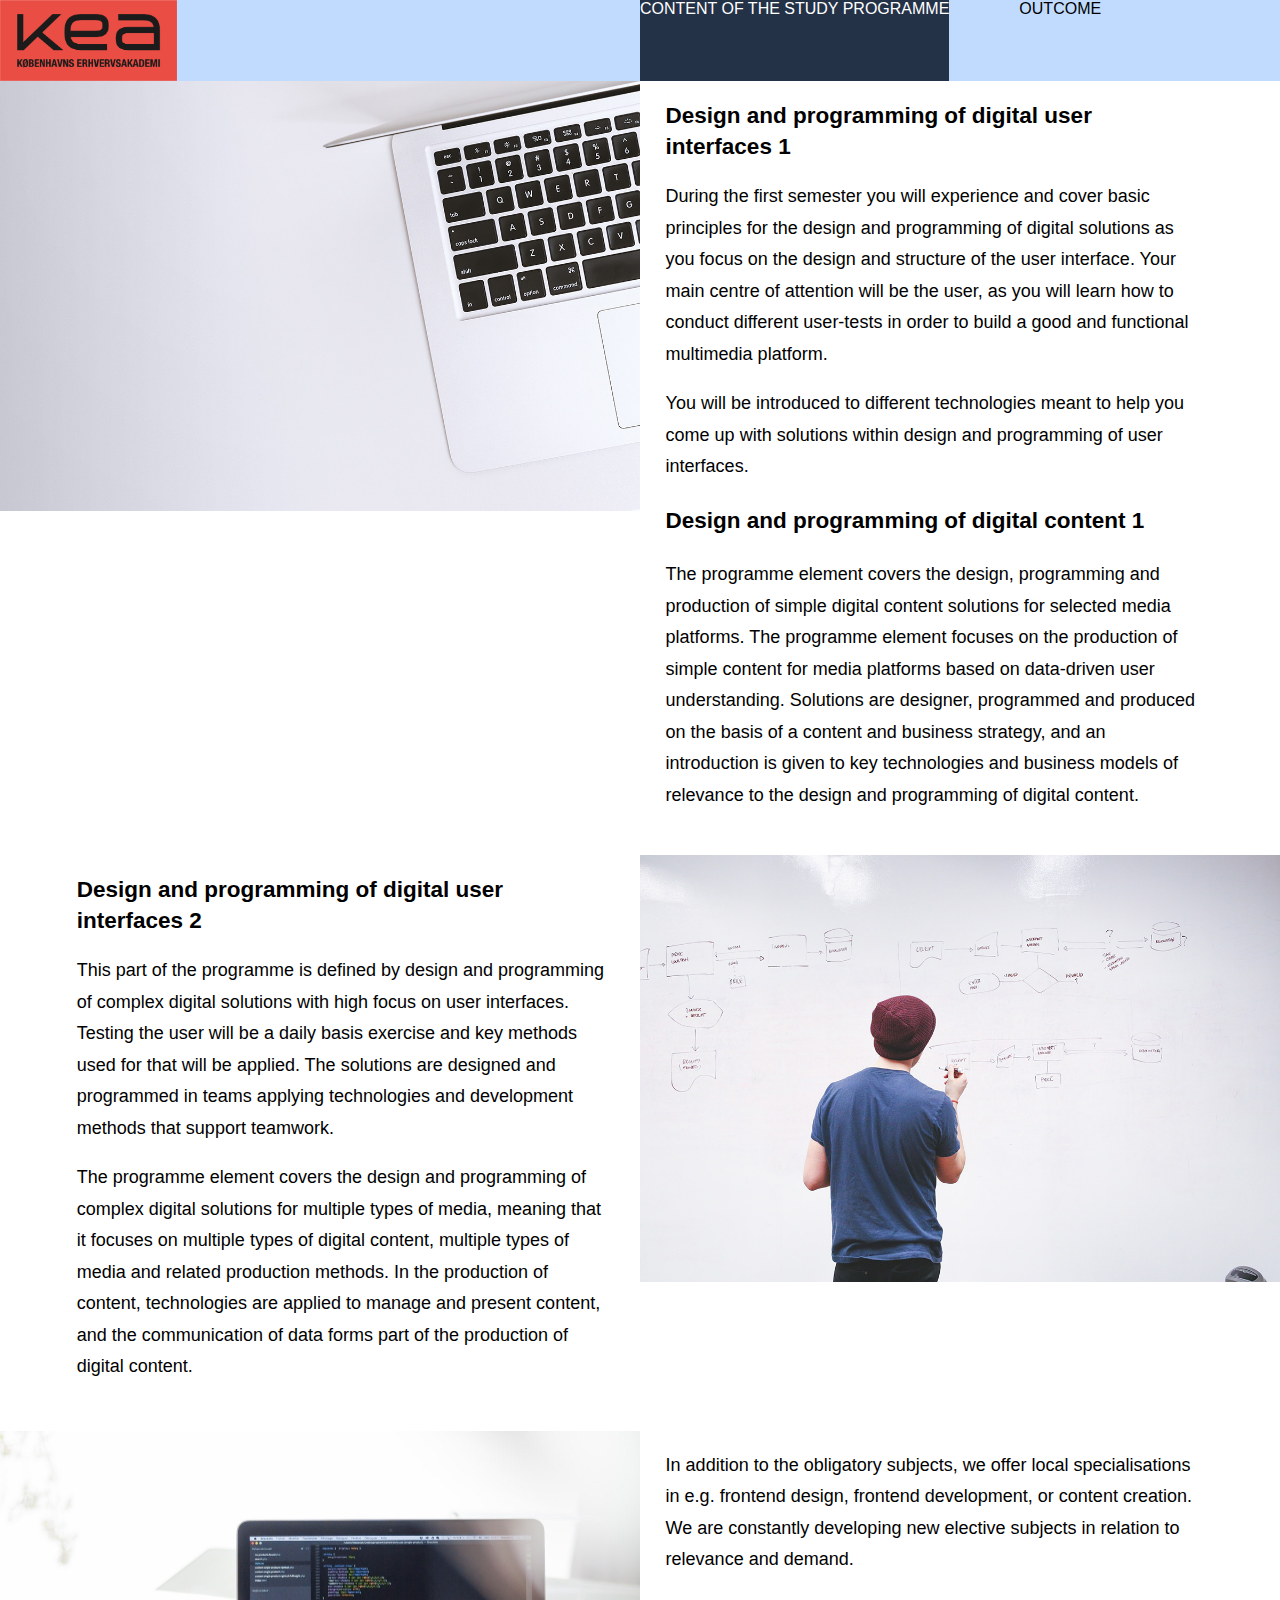
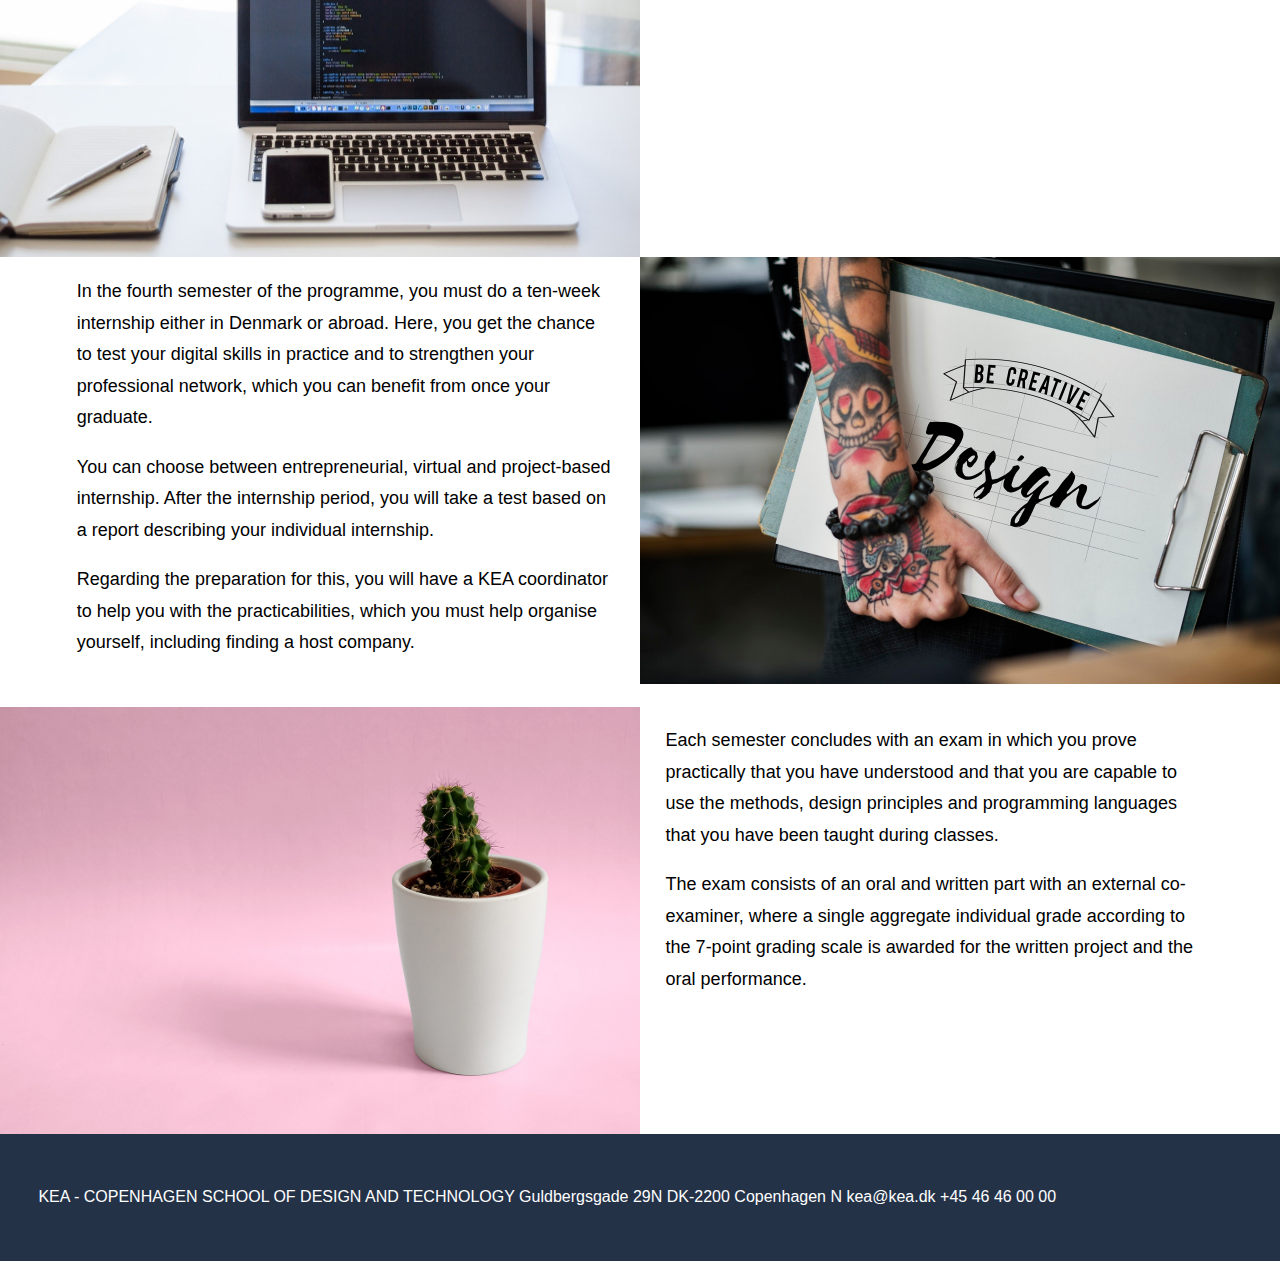
==== content.html @ 8d823ea9 "." ====
<!doctype html>
<html lang="en">
<head>
    <meta charset="UTF-8">
    <meta name="viewport"
          content="width=device-width, user-scalable=no, initial-scale=1.0, maximum-scale=1.0, minimum-scale=1.0">
    <meta http-equiv="X-UA-Compatible" content="ie=edge">
    <link rel="stylesheet" href="main.css">
    <title>Curriculum</title>
</head>

<body>
  <header>
  <nav>
    <a href="index.html">
<img src="images/logo.jpg" alt="logo" class="logo"></a>
    <div class='menu'>
    <a href="content.html" class="content current">CONTENT OF THE STUDY PROGRAMME</a>
    <a href="outcome.html" class="outcome">OUTCOME</a>
  </div>
  </nav>
  </header>
  <div class="grid">
  <img src="images/1st_sem.jpg" class="sem1">
  <div class="text1 text"></div>
  <div class="text2 text"></div>
  <img src="images/2nd_sem.jpg" class="sem2">
  <img src="images/3rd_sem.jpeg" class="sem3">
  <div class="text3 text"></div>
  <div class="text4 text"></div>
  <img src="images/4th_sem.jpeg" class="sem4">
  <img src="images/exams.jpg" class="exams">
  <div class="text_exam text"></div>
  </div>
  </div>
  <footer><p>KEA - COPENHAGEN SCHOOL OF DESIGN AND TECHNOLOGY
Guldbergsgade 29N
DK-2200 Copenhagen N

kea@kea.dk
+45 46 46 00 00</p>
</footer>
  <template id="tpl">
      <h2></h2>
      <p></p>
      <h3></h3>
      <p class="extra"></p>
  </template>
<script src="main.js"></script>
</body>
</html>
---- main.css ----
body{
  margin: 0px;
  font-family: sans-serif;
}
.current{
  background-color: #243248;
  color: white;
}
footer{
  background-color: #243248;
  color: white;
  margin: 0px;
  padding: 3vw;
}
.frontpage_photo{
  width: 100%;
  grid-area: frontpage_photo;
}
.logo{
  /* width: 15vw; */
  height: 9vh;
}

.content{
  margin-right: 70px;
}
a{
  text-decoration: none;
  color: black;
  height: 9vh;
}

.menu{
  display: flex;
  justify-content: flex-start;
  align-items: center;
  width: 50vw;
  height: 100%;
}

nav{
  display: flex;
  flex-direction: row;
  justify-content: space-between;
  align-items: center;
  background-color: #C1DBFE;
}
.sem1{
  grid-area: sem1;
  width: 100%;
}
.sem2{
  grid-area: sem2;
  width: 100%;
}
.sem3{
  grid-area: sem3;
  width: 100%;
}
.sem4{
  grid-area: sem4;
  width: 100%;
}
.exams{
  grid-area: exams;
  width: 100%;
}

.text1{
  grid-area: text1;
}

.text2{
  grid-area: text2;
}
.text3{
  grid-area: text3;
}
.text4{
  grid-area: text4;
}
.text_exam{
  grid-area: text_exam;
}

.text{
  margin: 2vw;
  line-height: 3.5vh;
  font-size: 2vh;
  margin-top: 0px;
}

.text1, .text3, .text_exam{
  margin-right: 6vw;
}

.text2, .text4 {
  margin-left: 6vw;
}


h2, h3 {
  font-size: 2.5vh;
}


.grid{
  display: grid;
  grid-template-columns: 1fr 1fr;
  grid-template-rows: auto;
  grid-template-areas:
"sem1 text1"
"text2 sem2"
"sem3 text3"
"text4 sem4"
"exams text_exam";
}
.grid_index{
  display: grid;
  grid-template-columns: 1fr 1fr;
  grid-template-rows: auto;
  grid-template-areas:
  "frontpage_photo frontpage_text";
}
.hero__img--skill {
  margin: 0px;
  width: 100vw;
  height: 80vh;
  background: url("images/skills.jpg") no-repeat center;
  background-size: cover;
}
.hero__img--job {
  margin: 0px;
  width: 100vw;
  height: 80vh;
  background: url("images/job.jpg") center no-repeat;
  background-size: cover;
}
.hero__title {
  font-family: sans-serif;
  padding: 40px;
  background: rgba(45, 76, 121, 0.6);
  margin: 0px;
  width: 35vw;
  position: relative;
  top: 40%;
  color: white;
}
.hero__title--bold {
  font-size: 2em;
}
.par-skill, .par-job {
  padding: 10vh 15vw;
  margin: 5vh 0px;
}
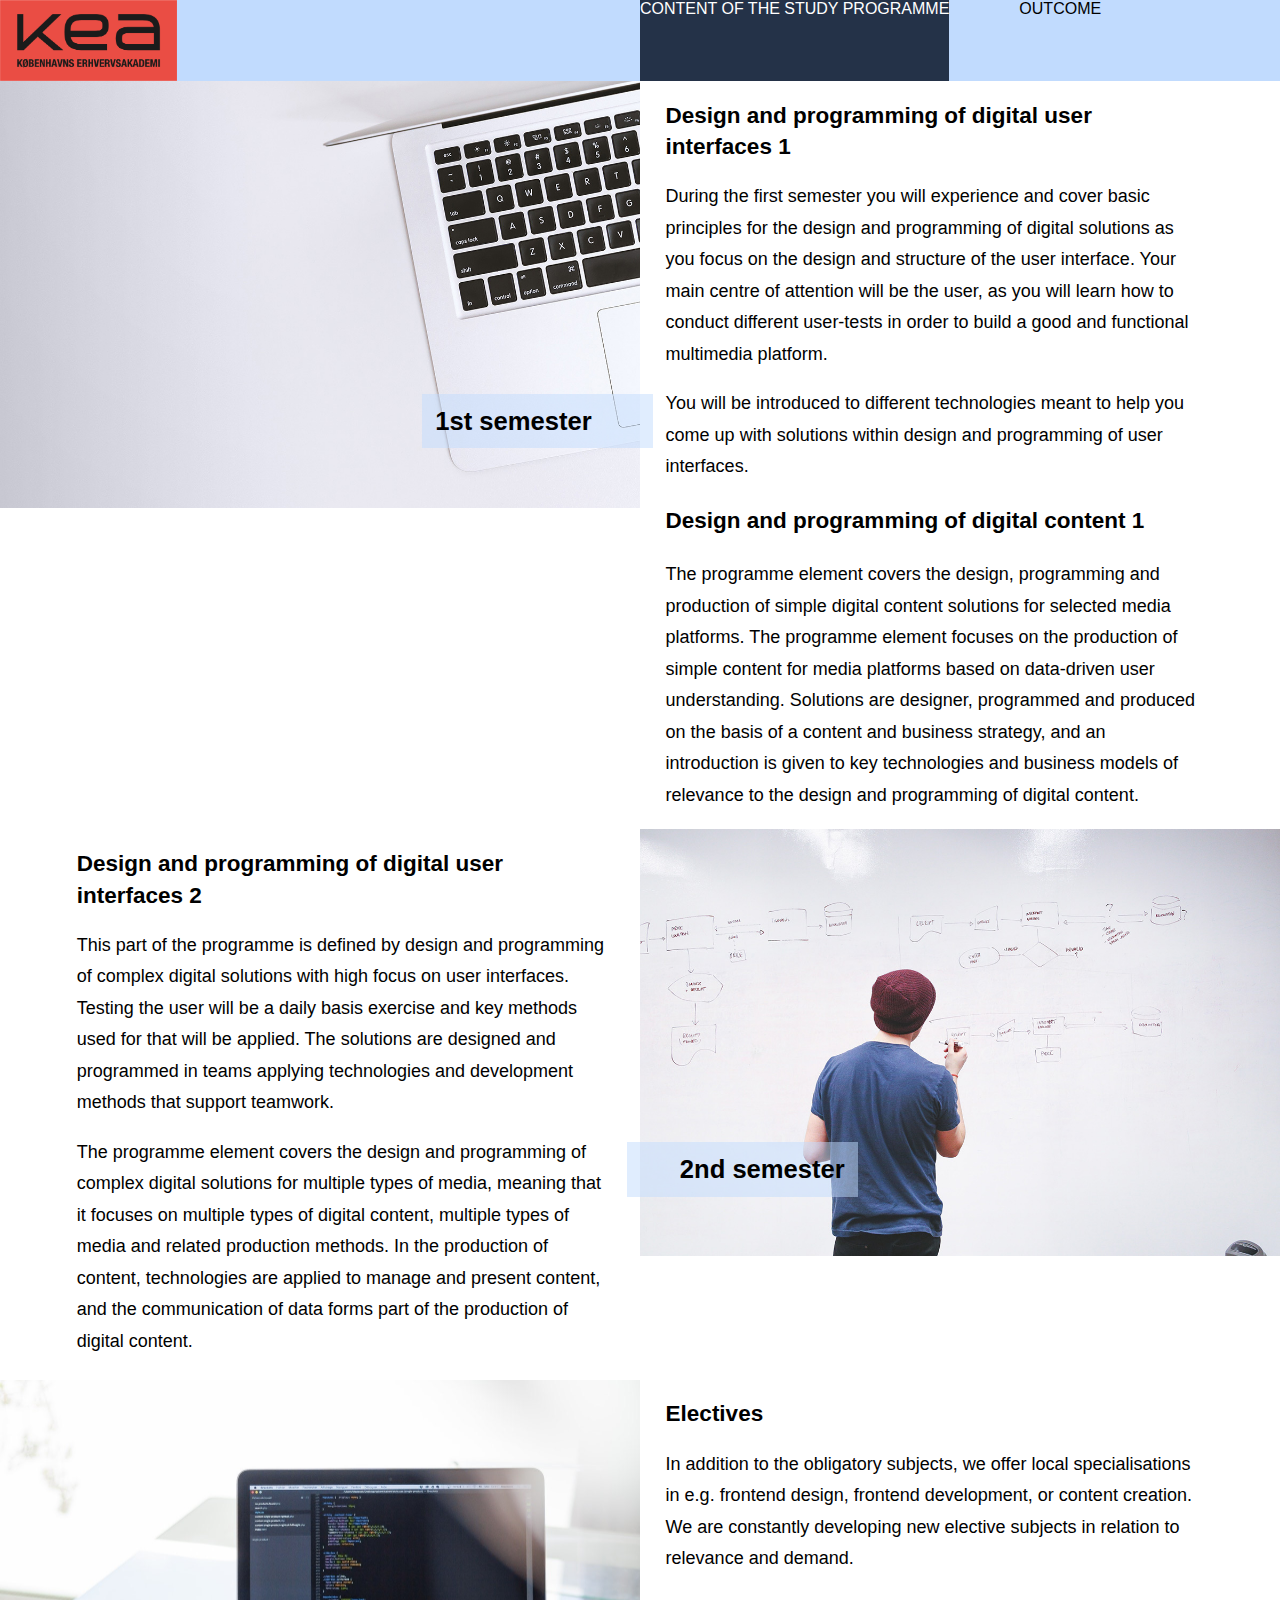
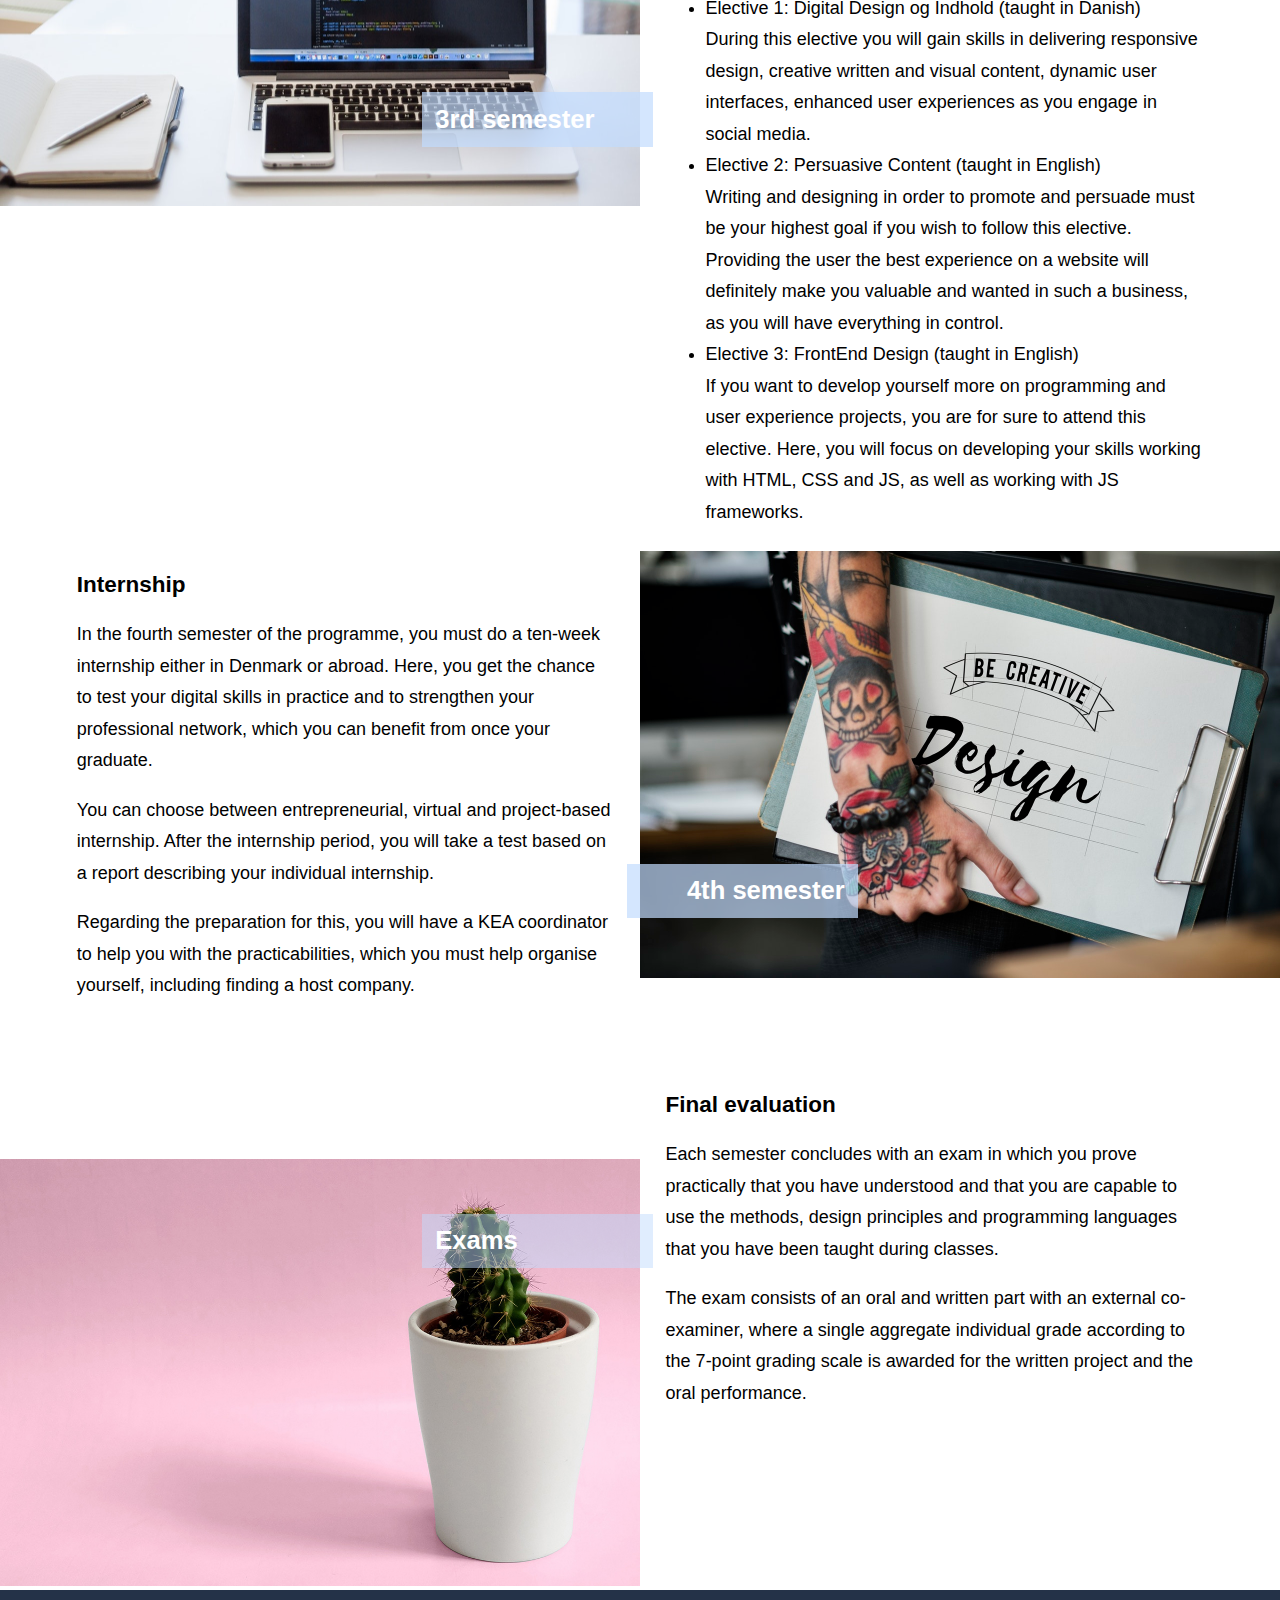
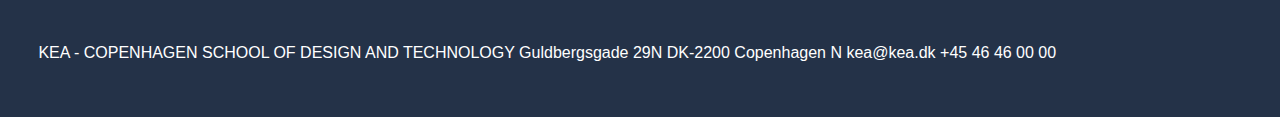
==== commit 7669a8eb: "crashed version :)))" ====
--- a/content.html
+++ b/content.html
@@ -21,18 +21,35 @@
   </nav>
   </header>
   <div class="grid">
-  <img src="images/1st_sem.jpg" class="sem1">
+  <div class="sem1 sem">
+  <img src="images/1st_sem.jpg" class="pic_content">
+  <h1 class='pic_title--right'>1st semester</h1>
+</div>
   <div class="text1 text"></div>
   <div class="text2 text"></div>
-  <img src="images/2nd_sem.jpg" class="sem2">
-  <img src="images/3rd_sem.jpeg" class="sem3">
+  <div class="sem2 sem">
+  <img src="images/2nd_sem.jpg" class="pic_content">
+  <h1 class="pic_title--left">2nd semester</h1>
+</div>
+<div class="sem3 sem">
+  <img src="images/3rd_sem.jpeg" class="pic_content">
+  <h1 class='pic_title--right white'>3rd semester</h1>
+</div>
   <div class="text3 text"></div>
   <div class="text4 text"></div>
-  <img src="images/4th_sem.jpeg" class="sem4">
-  <img src="images/exams.jpg" class="exams">
+  <div class="sem4 sem">
+  <img src="images/4th_sem.jpeg" class="pic_content">
+  <h1 class="pic_title--left white">4th semester</h1>
+
+</div>
+<div class="exams sem">
+  <h1 class='pic_title--exams'>Exams</h1>
+
+  <img src="images/exams.jpg" class="pic_content">
+</div>
   <div class="text_exam text"></div>
   </div>
-  </div>
+  <!-- </div> -->
   <footer><p>KEA - COPENHAGEN SCHOOL OF DESIGN AND TECHNOLOGY
 Guldbergsgade 29N
 DK-2200 Copenhagen N
--- a/main.css
+++ b/main.css
@@ -12,6 +12,51 @@
   margin: 0px;
   padding: 3vw;
 }
+/* .sem{
+  width: 1200px;
+  height: 800px;
+} */
+.pic_title--right{
+  position: relative;
+  z-index: 3;
+  bottom: 15vh;
+  left: 33vw;
+  background-color: rgba(194, 220, 253, 0.5);
+  font-size: 2vw;
+  width: 16vw;
+  padding: 1vw;
+}
+
+.pic_title--exams{
+  position: relative;
+  z-index: 3;
+  top: 14vh;
+  left: 33vw;
+  background-color: rgba(194, 220, 253, 0.5);
+  font-size: 2vw;
+  width: 16vw;
+  padding: 1vw;
+  color: white;
+}
+
+.pic_title--left{
+  position: relative;
+  z-index: 3;
+  bottom: 15vh;
+  left: -1vw;
+  background-color: rgba(194, 220, 253, 0.5);
+  font-size: 2vw;
+  width: 16vw;
+  padding: 1vw;
+  text-align: right;
+}
+.white{
+  color: white;
+  background-color: rgba(194, 220, 253, 0.7);
+
+}
+
+
 .frontpage_photo{
   width: 100%;
   grid-area: frontpage_photo;
@@ -45,25 +90,23 @@
   align-items: center;
   background-color: #C1DBFE;
 }
+.pic_content{
+  width: 100%;
+}
 .sem1{
   grid-area: sem1;
-  width: 100%;
 }
 .sem2{
   grid-area: sem2;
-  width: 100%;
 }
 .sem3{
   grid-area: sem3;
-  width: 100%;
 }
 .sem4{
   grid-area: sem4;
-  width: 100%;
 }
 .exams{
   grid-area: exams;
-  width: 100%;
 }
 
 .text1{
@@ -88,6 +131,7 @@
   line-height: 3.5vh;
   font-size: 2vh;
   margin-top: 0px;
+  margin-bottom: 0px;
 }
 
 .text1, .text3, .text_exam{
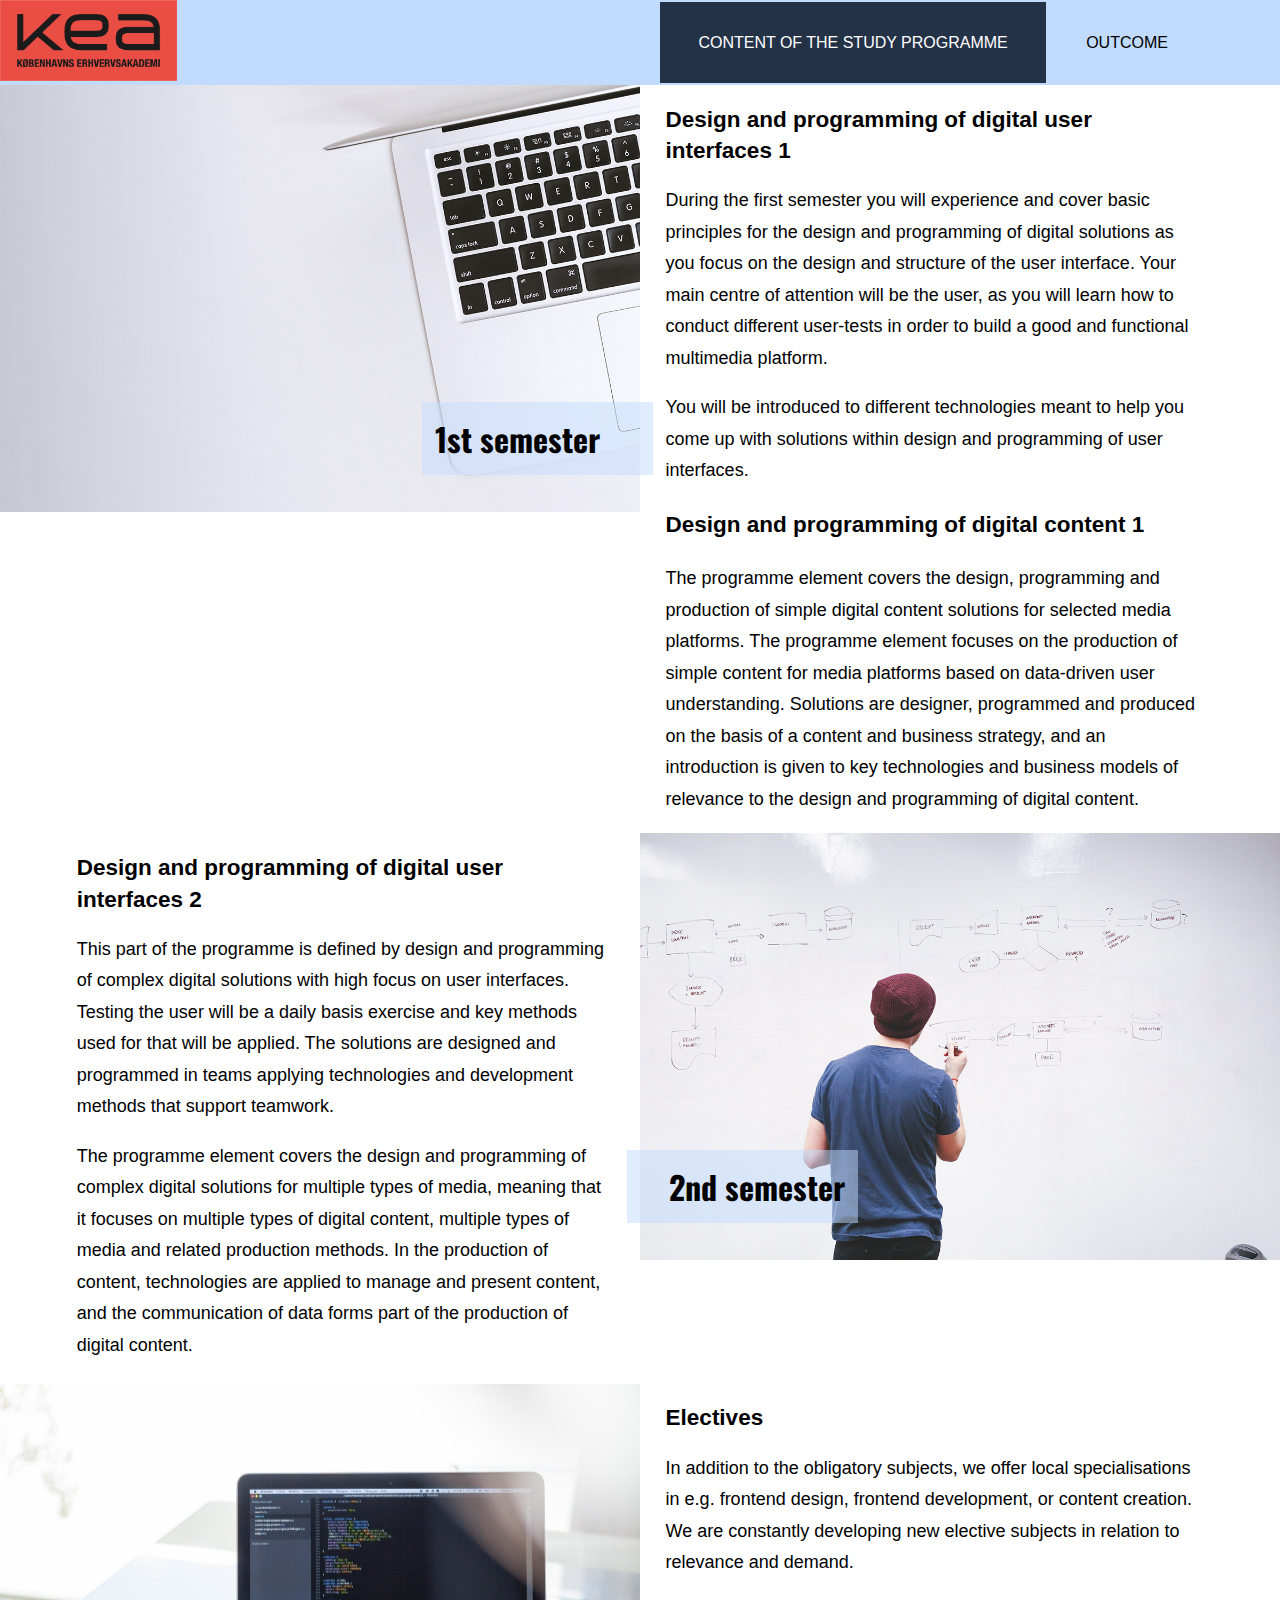
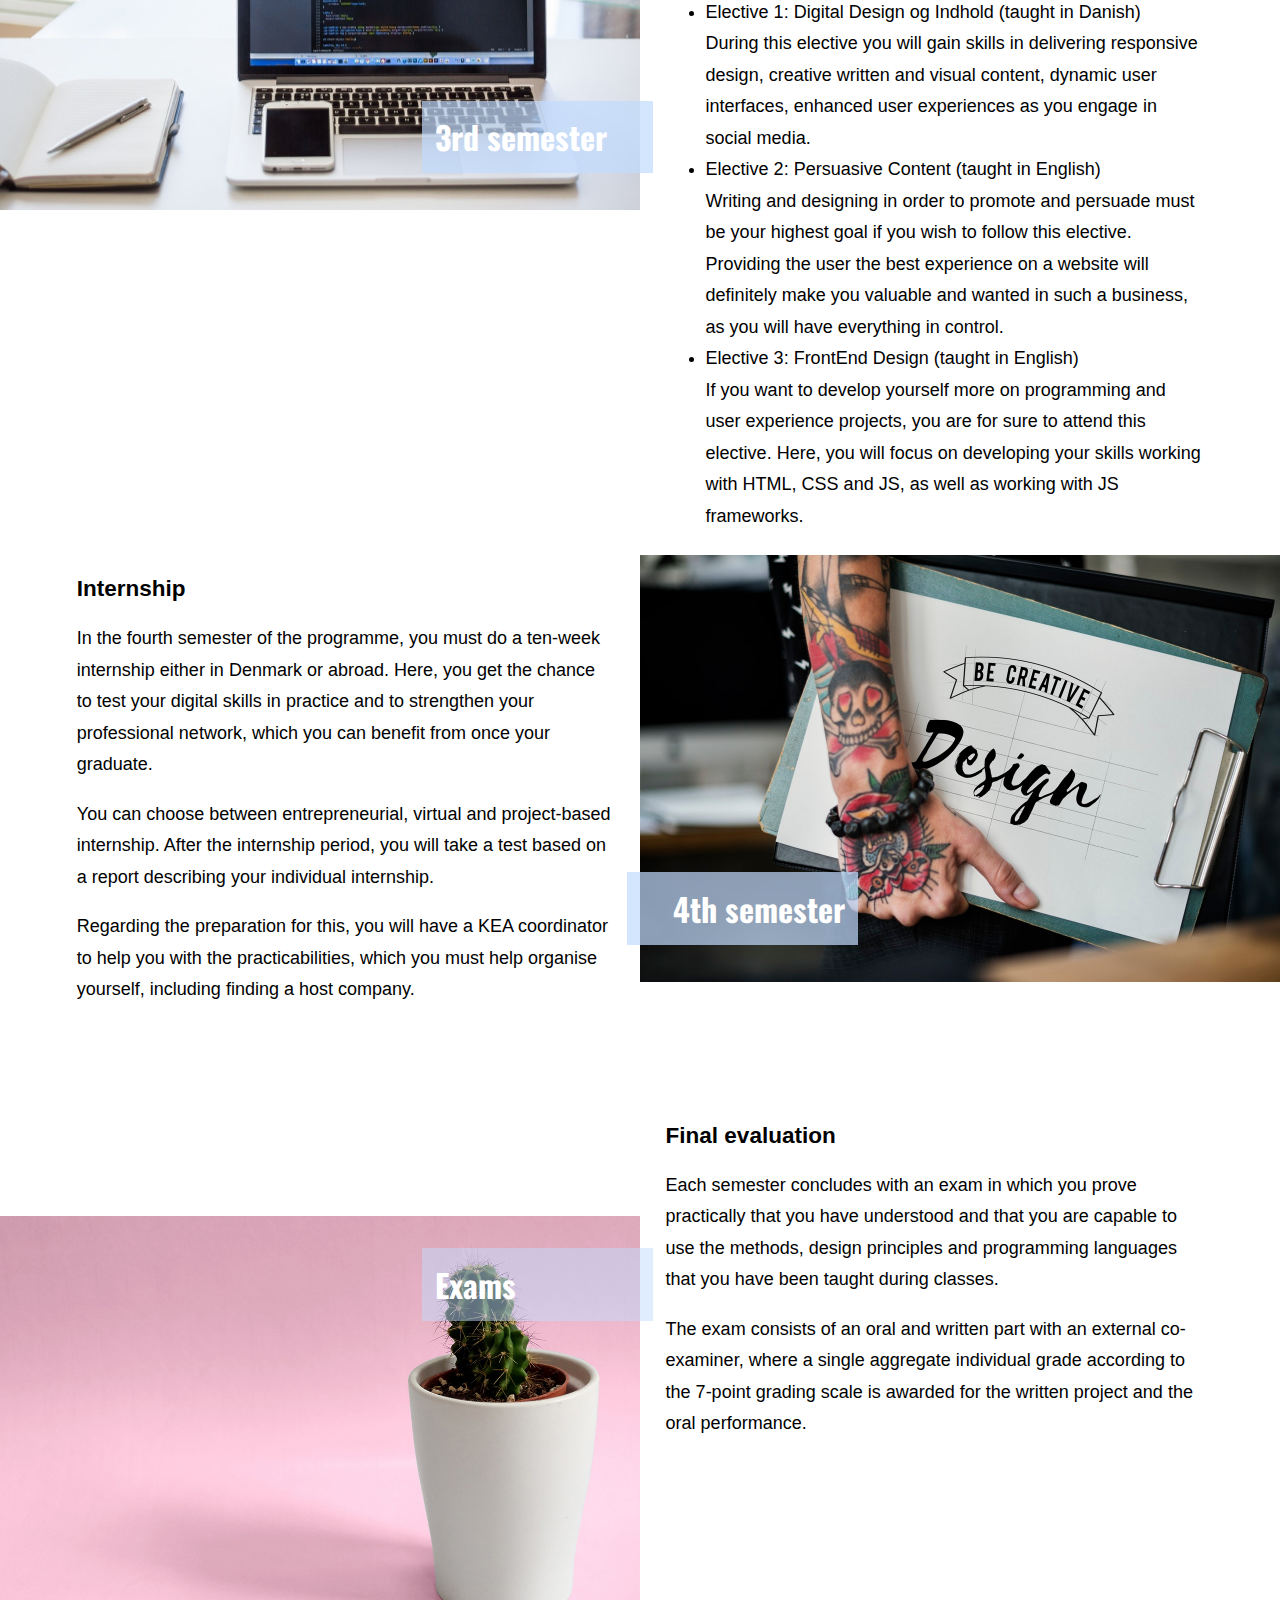
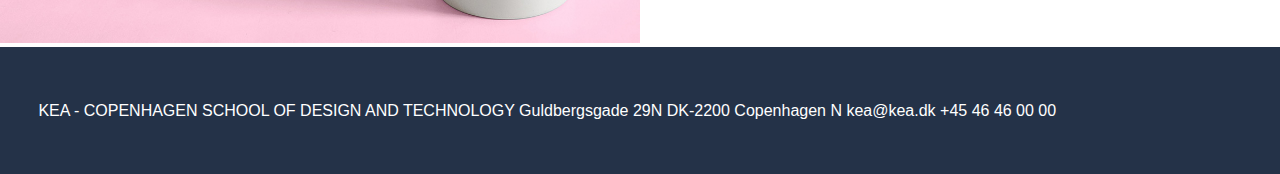
==== commit 79f0710b: "Font added" ====
--- a/content.html
+++ b/content.html
@@ -6,7 +6,7 @@
           content="width=device-width, user-scalable=no, initial-scale=1.0, maximum-scale=1.0, minimum-scale=1.0">
     <meta http-equiv="X-UA-Compatible" content="ie=edge">
     <link rel="stylesheet" href="main.css">
-    <title>Curriculum</title>
+    <link href="https://fonts.googleapis.com/css?family=Open+Sans|Oswald:700" rel="stylesheet">    <title>Curriculum</title>
 </head>
 
 <body>
@@ -25,7 +25,7 @@
   <img src="images/1st_sem.jpg" class="pic_content">
   <h1 class='pic_title--right'>1st semester</h1>
 </div>
-  <div class="text1 text"></div>
+  <div class="text1 text box--inactive"></div>
   <div class="text2 text"></div>
   <div class="sem2 sem">
   <img src="images/2nd_sem.jpg" class="pic_content">
--- a/main.css
+++ b/main.css
@@ -1,10 +1,23 @@
+:root {
+  --font-title: 'Oswald', sans-serif;
+  --font-text: 'PT Sans', sans-serif;
+}
 body{
   margin: 0px;
-  font-family: sans-serif;
+  font-family: var(--font-text);
+}
+h1 {
+  font-family: var(--font-title);
 }
 .current{
   background-color: #243248;
   color: white;
+display: flex;
+align-items: center;
+justify-content: center;
+height: 9vh;
+padding-left: 3vw;
+padding-right: 3vw;
 }
 footer{
   background-color: #243248;
@@ -22,7 +35,8 @@
   bottom: 15vh;
   left: 33vw;
   background-color: rgba(194, 220, 253, 0.5);
-  font-size: 2vw;
+  font-size: 2em;
+  font-weight: 700;
   width: 16vw;
   padding: 1vw;
 }
@@ -33,7 +47,7 @@
   top: 14vh;
   left: 33vw;
   background-color: rgba(194, 220, 253, 0.5);
-  font-size: 2vw;
+  font-size: 2em;
   width: 16vw;
   padding: 1vw;
   color: white;
@@ -45,7 +59,7 @@
   bottom: 15vh;
   left: -1vw;
   background-color: rgba(194, 220, 253, 0.5);
-  font-size: 2vw;
+  font-size: 2em;
   width: 16vw;
   padding: 1vw;
   text-align: right;
@@ -53,7 +67,6 @@
 .white{
   color: white;
   background-color: rgba(194, 220, 253, 0.7);
-
 }
 
 
@@ -66,14 +79,18 @@
   height: 9vh;
 }
 
-.content{
-  margin-right: 70px;
-}
+.content, .outcome{
+  margin-right: 20px;
+  margin-left: 20px;
+}
+
+
 a{
   text-decoration: none;
   color: black;
-  height: 9vh;
-}
+}
+
+
 
 .menu{
   display: flex;
@@ -181,7 +198,8 @@
   background-size: cover;
 }
 .hero__title {
-  font-family: sans-serif;
+  font-family: var(--font-title);
+  font-weight: 700;
   padding: 40px;
   background: rgba(45, 76, 121, 0.6);
   margin: 0px;
@@ -192,6 +210,7 @@
 }
 .hero__title--bold {
   font-size: 2em;
+  font-weight: 700;
 }
 .par-skill, .par-job {
   padding: 10vh 15vw;
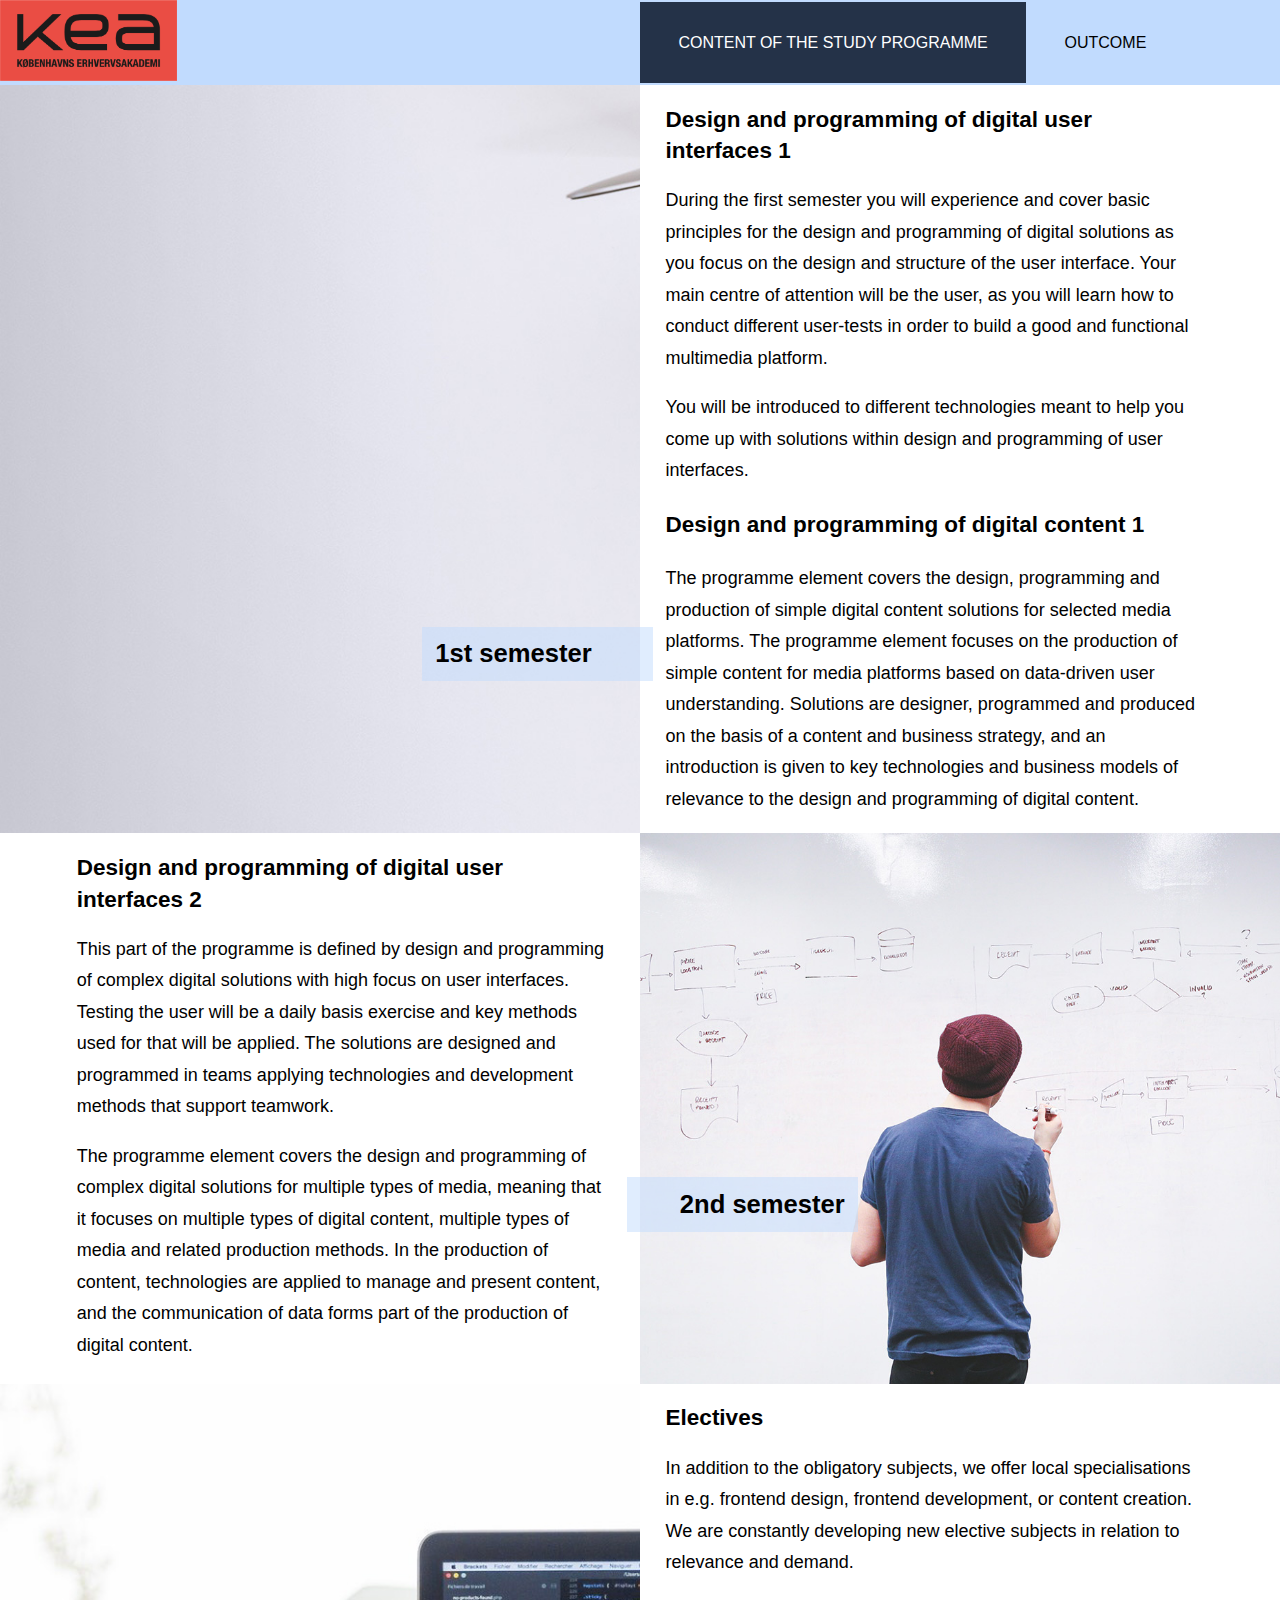
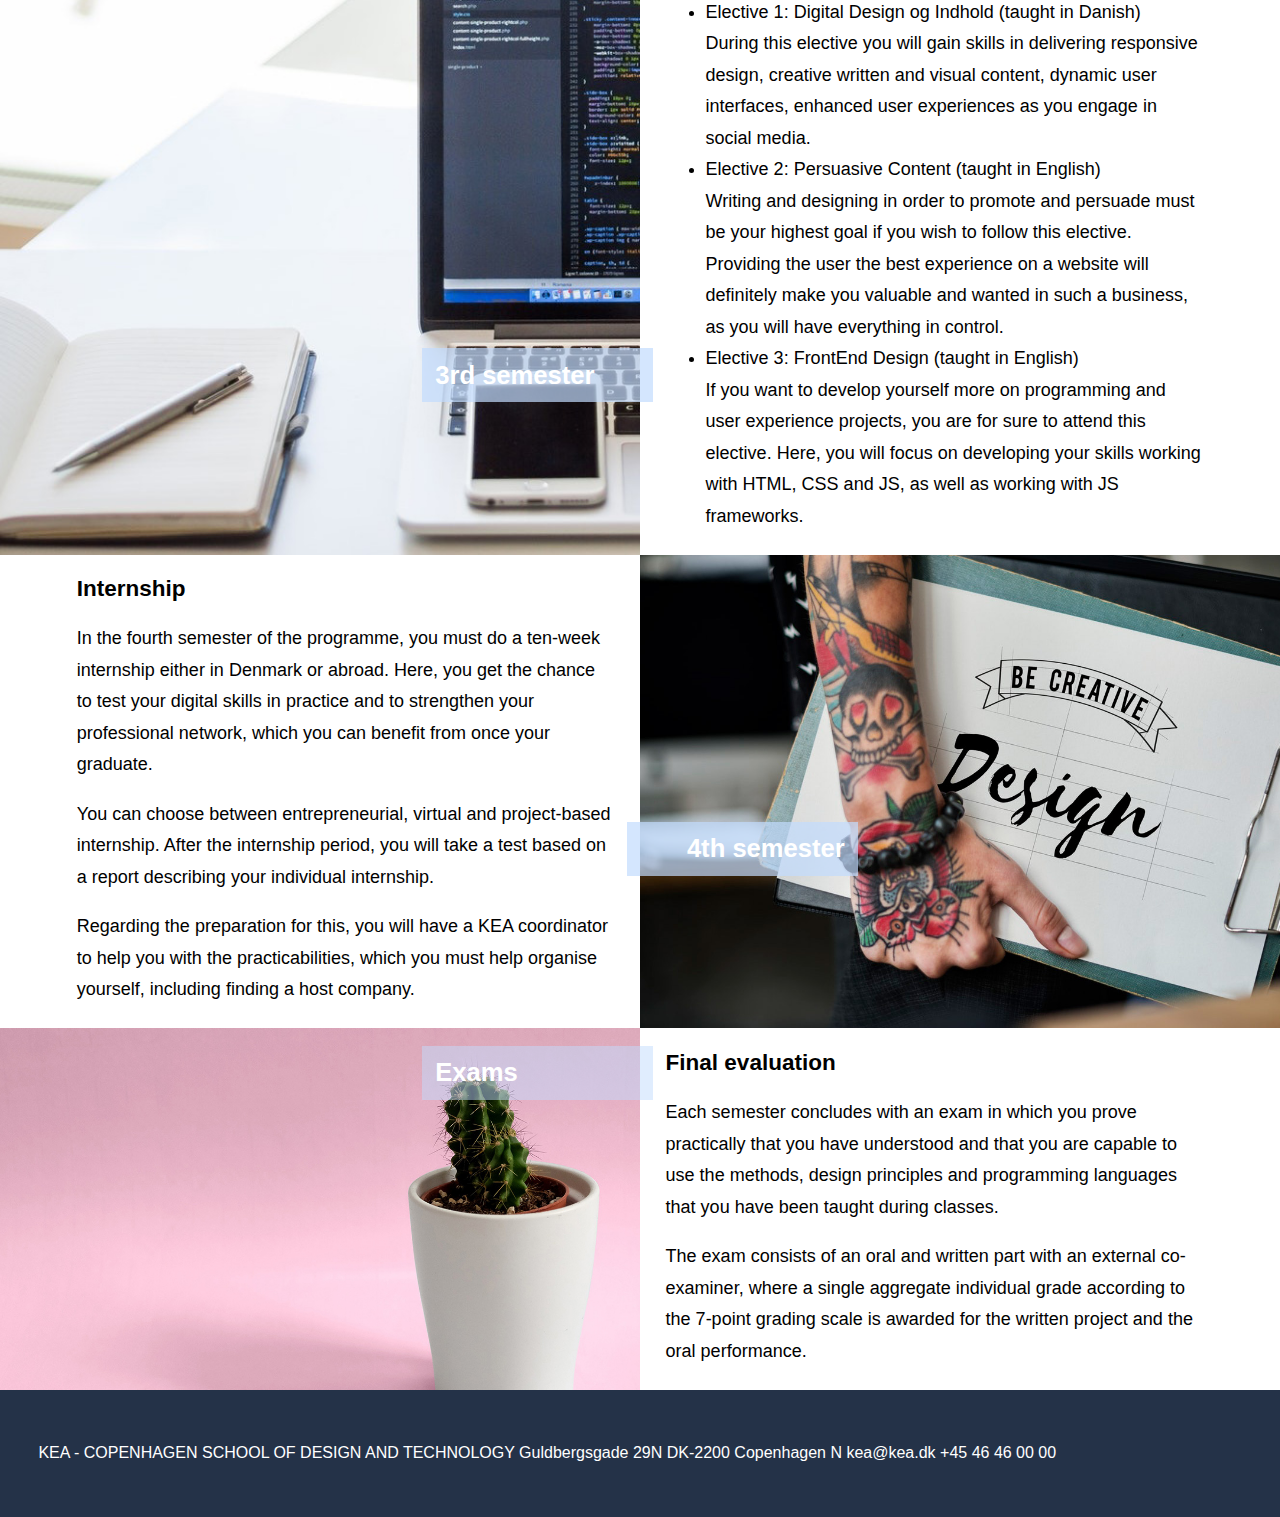
==== commit 1eb6cd08: "some cool stuff going on" ====
--- a/content.html
+++ b/content.html
@@ -6,7 +6,7 @@
           content="width=device-width, user-scalable=no, initial-scale=1.0, maximum-scale=1.0, minimum-scale=1.0">
     <meta http-equiv="X-UA-Compatible" content="ie=edge">
     <link rel="stylesheet" href="main.css">
-    <link href="https://fonts.googleapis.com/css?family=Open+Sans|Oswald:700" rel="stylesheet">    <title>Curriculum</title>
+    <title>Curriculum</title>
 </head>
 
 <body>
@@ -22,30 +22,25 @@
   </header>
   <div class="grid">
   <div class="sem1 sem">
-  <img src="images/1st_sem.jpg" class="pic_content">
   <h1 class='pic_title--right'>1st semester</h1>
 </div>
-  <div class="text1 text box--inactive"></div>
+  <div class="text1 text"></div>
   <div class="text2 text"></div>
   <div class="sem2 sem">
-  <img src="images/2nd_sem.jpg" class="pic_content">
   <h1 class="pic_title--left">2nd semester</h1>
 </div>
 <div class="sem3 sem">
-  <img src="images/3rd_sem.jpeg" class="pic_content">
   <h1 class='pic_title--right white'>3rd semester</h1>
 </div>
   <div class="text3 text"></div>
   <div class="text4 text"></div>
   <div class="sem4 sem">
-  <img src="images/4th_sem.jpeg" class="pic_content">
   <h1 class="pic_title--left white">4th semester</h1>
 
 </div>
 <div class="exams sem">
   <h1 class='pic_title--exams'>Exams</h1>
 
-  <img src="images/exams.jpg" class="pic_content">
 </div>
   <div class="text_exam text"></div>
   </div>
--- a/main.css
+++ b/main.css
@@ -1,65 +1,53 @@
-:root {
-  --font-title: 'Oswald', sans-serif;
-  --font-text: 'PT Sans', sans-serif;
-}
 body{
   margin: 0px;
-  font-family: var(--font-text);
-}
-h1 {
-  font-family: var(--font-title);
+  font-family: sans-serif;
 }
 .current{
   background-color: #243248;
   color: white;
-display: flex;
-align-items: center;
-justify-content: center;
-height: 9vh;
-padding-left: 3vw;
-padding-right: 3vw;
-}
+}
+
 footer{
   background-color: #243248;
   color: white;
   margin: 0px;
   padding: 3vw;
 }
-/* .sem{
-  width: 1200px;
-  height: 800px;
-} */
+
+.sem{
+position: relative;
+}
+
 .pic_title--right{
-  position: relative;
+  position: absolute;
   z-index: 3;
   bottom: 15vh;
   left: 33vw;
   background-color: rgba(194, 220, 253, 0.5);
-  font-size: 2em;
-  font-weight: 700;
+  font-size: 2vw;
   width: 16vw;
   padding: 1vw;
 }
 
 .pic_title--exams{
-  position: relative;
+  position: absolute;
   z-index: 3;
-  top: 14vh;
+  top: 0vh;
   left: 33vw;
   background-color: rgba(194, 220, 253, 0.5);
-  font-size: 2em;
+  font-size: 2vw;
   width: 16vw;
   padding: 1vw;
   color: white;
 }
 
 .pic_title--left{
-  position: relative;
+  position: absolute;
   z-index: 3;
   bottom: 15vh;
   left: -1vw;
   background-color: rgba(194, 220, 253, 0.5);
-  font-size: 2em;
+  font-size: 2vw;
   width: 16vw;
   padding: 1vw;
   text-align: right;
@@ -80,17 +68,23 @@
 }
 
 .content, .outcome{
-  margin-right: 20px;
-  margin-left: 20px;
-}
-
+  display: flex;
+  align-items: center;
+  justify-content: center;
+  height: 9vh;
+  padding-left: 3vw;
+  padding-right: 3vw;
+}
+
+.content:hover, .outcome:hover{
+  background-color: rgba(37, 50, 71, 0.8);
+  color: white;
+}
 
 a{
   text-decoration: none;
   color: black;
 }
-
-
 
 .menu{
   display: flex;
@@ -112,18 +106,34 @@
 }
 .sem1{
   grid-area: sem1;
+  background-image: url('images/1st_sem.jpg');
+  background-repeat: no-repeat;
+  background-size: cover;
+
 }
 .sem2{
   grid-area: sem2;
+  background-image: url('images/2nd_sem.jpg');
+  background-repeat: no-repeat;
+  background-size: cover;
 }
 .sem3{
   grid-area: sem3;
+  background-image: url('images/3rd_sem.jpg');
+  background-repeat: no-repeat;
+  background-size: cover;
 }
 .sem4{
   grid-area: sem4;
+  background-image: url('images/4th_sem.jpg');
+  background-repeat: no-repeat;
+  background-size: cover;
 }
 .exams{
   grid-area: exams;
+  background-image: url('images/exams.jpg');
+  background-repeat: no-repeat;
+  background-size: cover;
 }
 
 .text1{
@@ -198,8 +208,7 @@
   background-size: cover;
 }
 .hero__title {
-  font-family: var(--font-title);
-  font-weight: 700;
+  font-family: sans-serif;
   padding: 40px;
   background: rgba(45, 76, 121, 0.6);
   margin: 0px;
@@ -210,7 +219,6 @@
 }
 .hero__title--bold {
   font-size: 2em;
-  font-weight: 700;
 }
 .par-skill, .par-job {
   padding: 10vh 15vw;
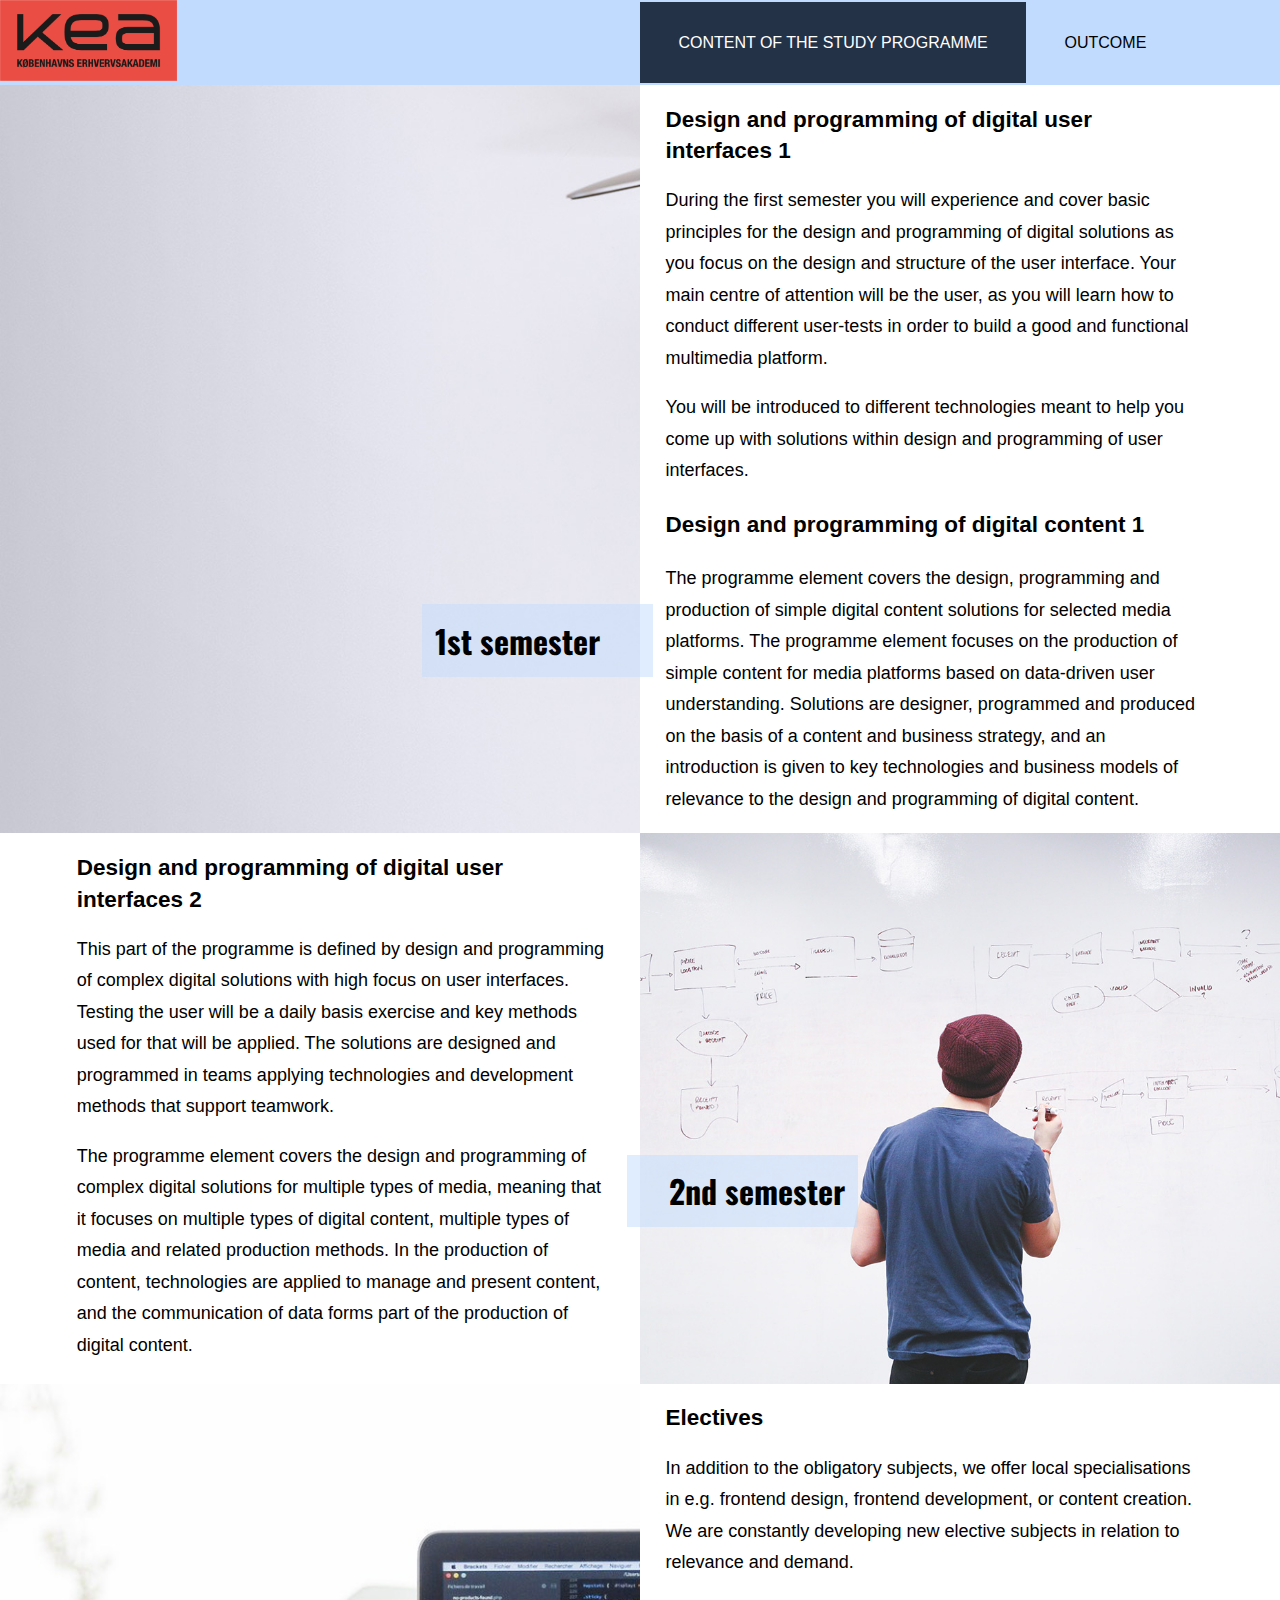
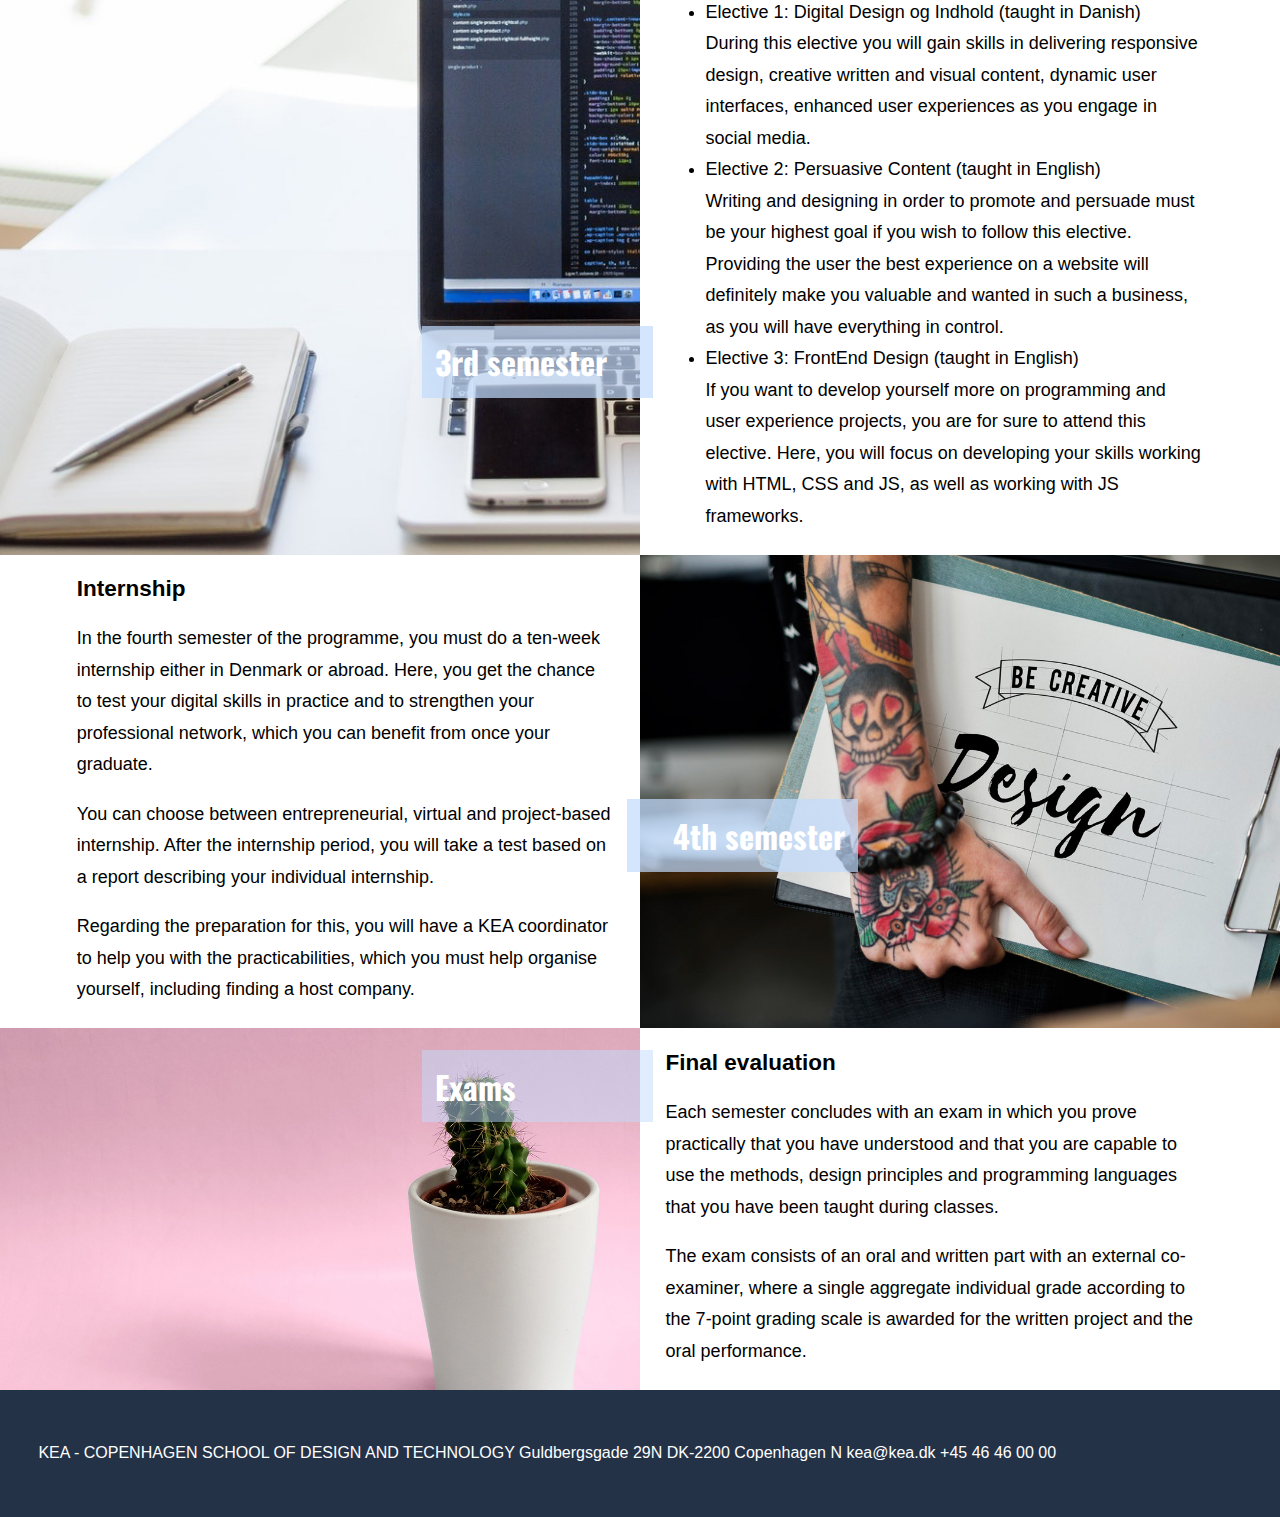
==== commit 3c3efd5f: "Merge branch 'monika'" ====
--- a/content.html
+++ b/content.html
@@ -6,7 +6,7 @@
           content="width=device-width, user-scalable=no, initial-scale=1.0, maximum-scale=1.0, minimum-scale=1.0">
     <meta http-equiv="X-UA-Compatible" content="ie=edge">
     <link rel="stylesheet" href="main.css">
-    <title>Curriculum</title>
+    <link href="https://fonts.googleapis.com/css?family=Open+Sans|Oswald:700" rel="stylesheet">    <title>Curriculum</title>
 </head>
 
 <body>
@@ -24,7 +24,7 @@
   <div class="sem1 sem">
   <h1 class='pic_title--right'>1st semester</h1>
 </div>
-  <div class="text1 text"></div>
+  <div class="text1 text box--inactive"></div>
   <div class="text2 text"></div>
   <div class="sem2 sem">
   <h1 class="pic_title--left">2nd semester</h1>
--- a/main.css
+++ b/main.css
@@ -1,6 +1,13 @@
+:root {
+  --font-title: 'Oswald', sans-serif;
+  --font-text: 'PT Sans', sans-serif;
+}
 body{
   margin: 0px;
-  font-family: sans-serif;
+  font-family: var(--font-text);
+}
+h1 {
+  font-family: var(--font-title);
 }
 .current{
   background-color: #243248;
@@ -24,7 +31,8 @@
   bottom: 15vh;
   left: 33vw;
   background-color: rgba(194, 220, 253, 0.5);
-  font-size: 2vw;
+  font-size: 2em;
+  font-weight: 700;
   width: 16vw;
   padding: 1vw;
 }
@@ -35,7 +43,7 @@
   top: 0vh;
   left: 33vw;
   background-color: rgba(194, 220, 253, 0.5);
-  font-size: 2vw;
+  font-size: 2em;
   width: 16vw;
   padding: 1vw;
   color: white;
@@ -47,7 +55,7 @@
   bottom: 15vh;
   left: -1vw;
   background-color: rgba(194, 220, 253, 0.5);
-  font-size: 2vw;
+  font-size: 2em;
   width: 16vw;
   padding: 1vw;
   text-align: right;
@@ -62,8 +70,8 @@
   width: 100%;
   grid-area: frontpage_photo;
 }
+
 .logo{
-  /* width: 15vw; */
   height: 9vh;
 }
 
@@ -208,7 +216,8 @@
   background-size: cover;
 }
 .hero__title {
-  font-family: sans-serif;
+  font-family: var(--font-title);
+  font-weight: 700;
   padding: 40px;
   background: rgba(45, 76, 121, 0.6);
   margin: 0px;
@@ -219,6 +228,7 @@
 }
 .hero__title--bold {
   font-size: 2em;
+  font-weight: 700;
 }
 .par-skill, .par-job {
   padding: 10vh 15vw;
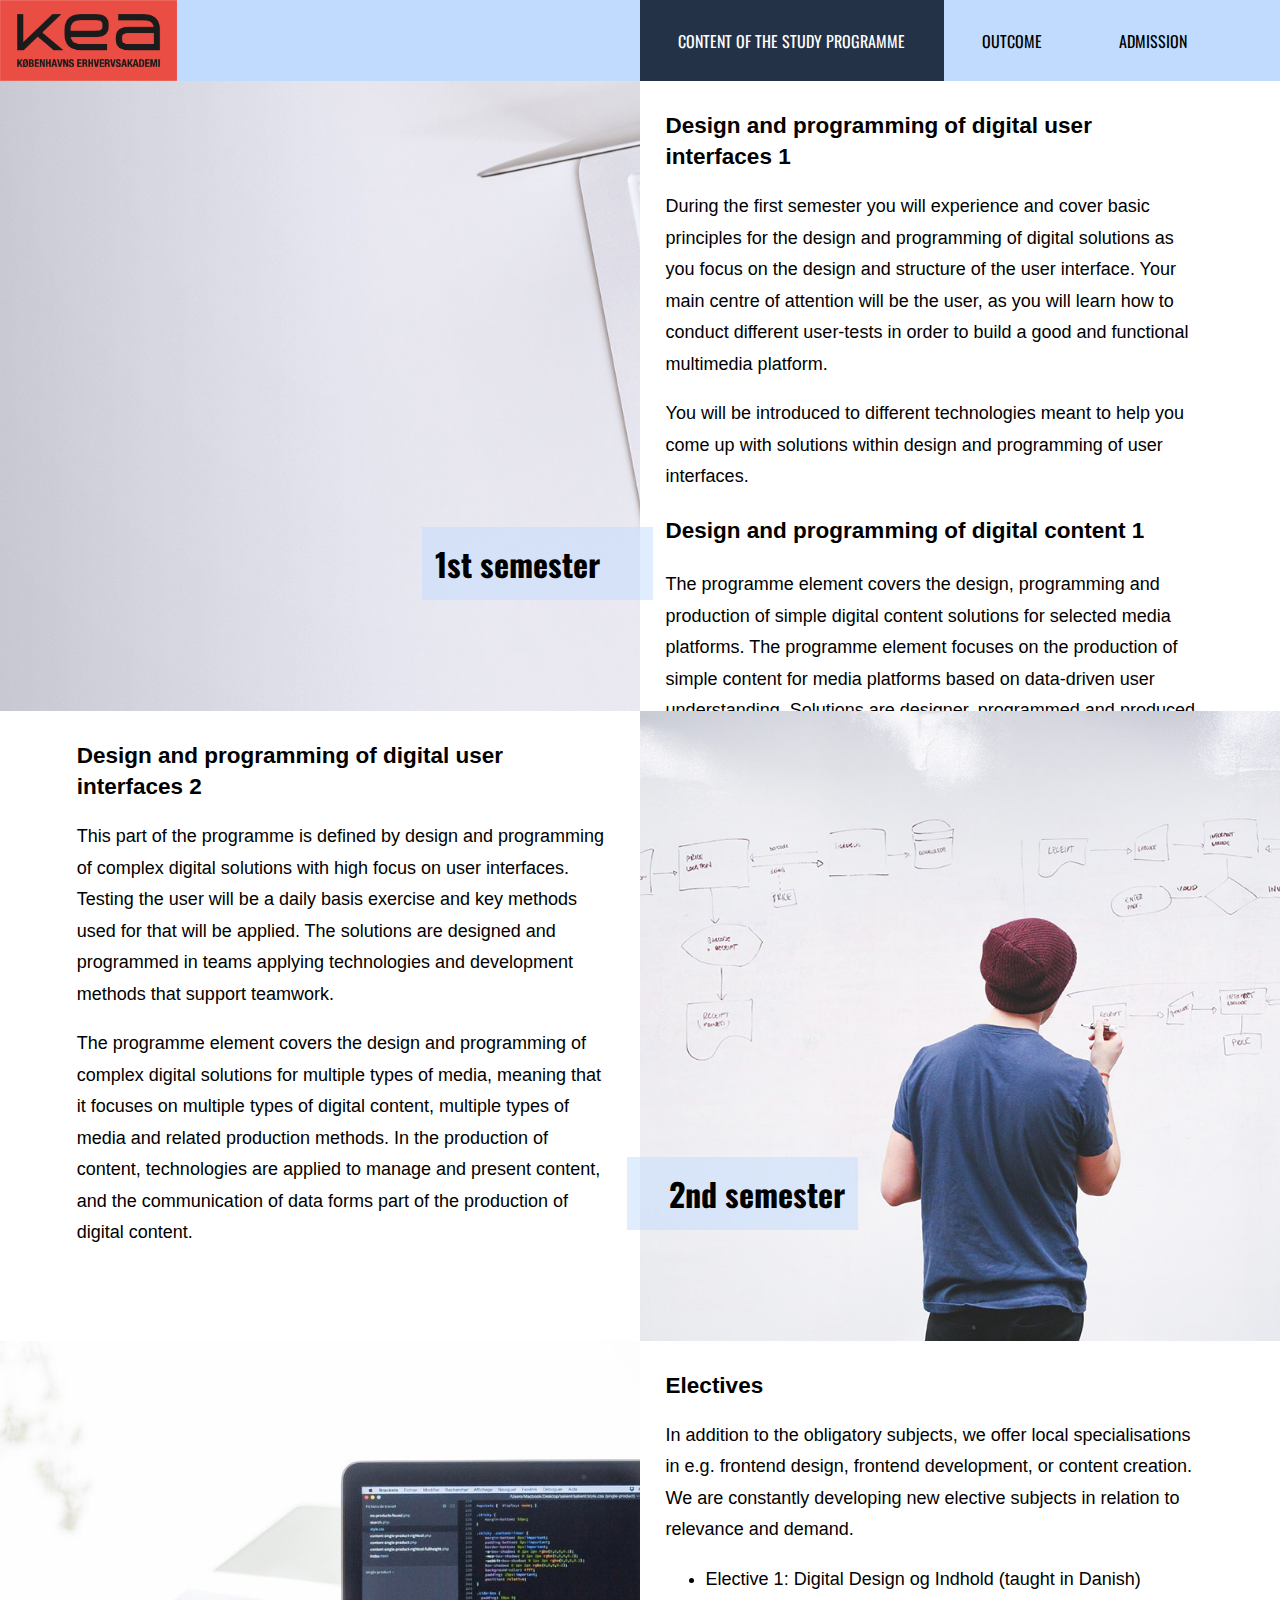
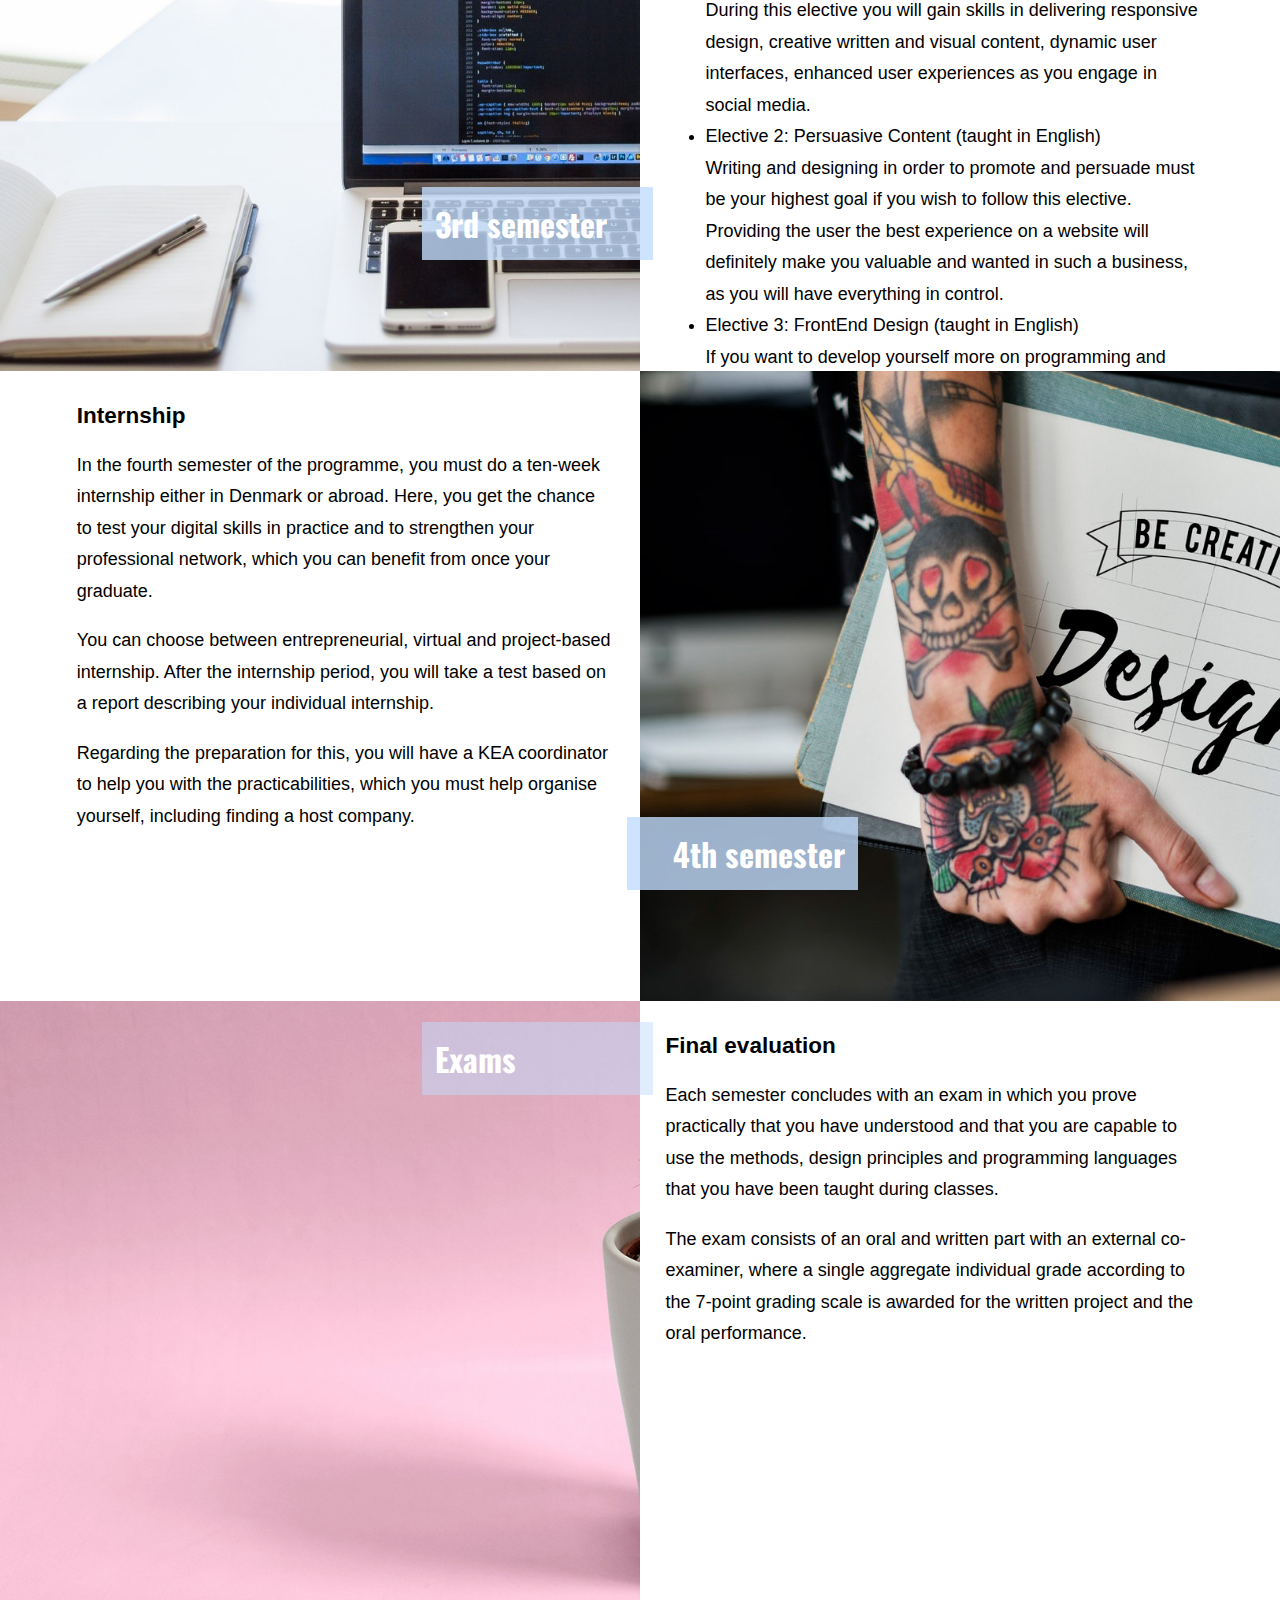
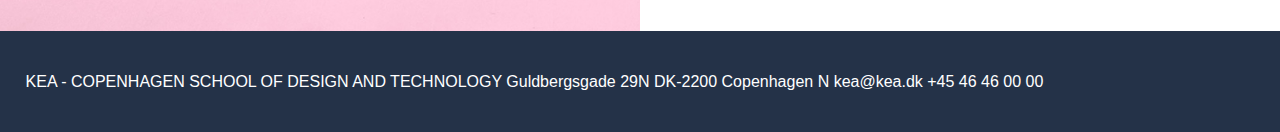
==== commit c563f5cc: "Menu completed" ====
--- a/content.html
+++ b/content.html
@@ -10,16 +10,16 @@
 </head>
 
 <body>
-  <header>
   <nav>
     <a href="index.html">
 <img src="images/logo.jpg" alt="logo" class="logo"></a>
     <div class='menu'>
     <a href="content.html" class="content current">CONTENT OF THE STUDY PROGRAMME</a>
     <a href="outcome.html" class="outcome">OUTCOME</a>
-  </div>
+        <a href="https://kea.dk/en/programmes/academy-profession-degree/multimedia-design" target="_blank" class="outcome">ADMISSION</a>
+
+    </div>
   </nav>
-  </header>
   <div class="grid">
   <div class="sem1 sem">
   <h1 class='pic_title--right'>1st semester</h1>
--- a/main.css
+++ b/main.css
@@ -1,6 +1,7 @@
 :root {
   --font-title: 'Oswald', sans-serif;
   --font-text: 'PT Sans', sans-serif;
+
 }
 body{
   margin: 0px;
@@ -18,7 +19,7 @@
   background-color: #243248;
   color: white;
   margin: 0px;
-  padding: 3vw;
+  padding: 2vw;
 }
 
 .sem{
@@ -28,7 +29,7 @@
 .pic_title--right{
   position: absolute;
   z-index: 3;
-  bottom: 15vh;
+  bottom: 10vh;
   left: 33vw;
   background-color: rgba(194, 220, 253, 0.5);
   font-size: 2em;
@@ -52,7 +53,7 @@
 .pic_title--left{
   position: absolute;
   z-index: 3;
-  bottom: 15vh;
+  bottom: 10vh;
   left: -1vw;
   background-color: rgba(194, 220, 253, 0.5);
   font-size: 2em;
@@ -62,7 +63,7 @@
 }
 .white{
   color: white;
-  background-color: rgba(194, 220, 253, 0.7);
+  background-color: rgba(194, 220, 253, 0.8);
 }
 
 
@@ -73,6 +74,8 @@
 
 .logo{
   height: 9vh;
+  position: absolute;
+  top: 0;
 }
 
 .content, .outcome{
@@ -92,6 +95,7 @@
 a{
   text-decoration: none;
   color: black;
+  font-family: var(--font-title);
 }
 
 .menu{
@@ -103,11 +107,15 @@
 }
 
 nav{
+  position: sticky;
+  top: 0;
+  z-index: 5;
   display: flex;
   flex-direction: row;
   justify-content: space-between;
   align-items: center;
   background-color: #C1DBFE;
+  height: 9vh;
 }
 .pic_content{
   width: 100%;
@@ -165,8 +173,8 @@
   margin: 2vw;
   line-height: 3.5vh;
   font-size: 2vh;
-  margin-top: 0px;
-  margin-bottom: 0px;
+  margin-top: 10px;
+  margin-bottom: 16px;
 }
 
 .text1, .text3, .text_exam{
@@ -186,7 +194,7 @@
 .grid{
   display: grid;
   grid-template-columns: 1fr 1fr;
-  grid-template-rows: auto;
+  grid-template-rows: repeat(5, 70vh);
   grid-template-areas:
 "sem1 text1"
 "text2 sem2"
@@ -194,6 +202,7 @@
 "text4 sem4"
 "exams text_exam";
 }
+
 .grid_index{
   display: grid;
   grid-template-columns: 1fr 1fr;
@@ -201,6 +210,17 @@
   grid-template-areas:
   "frontpage_photo frontpage_text";
 }
+
+.frontpage_text{
+  grid-area: frontpage_text;
+  display: flex;
+  justify-content: center;
+  align-items: center;
+}
+.mmd{
+  width: 100%;
+}
+
 .hero__img--skill {
   margin: 0px;
   width: 100vw;
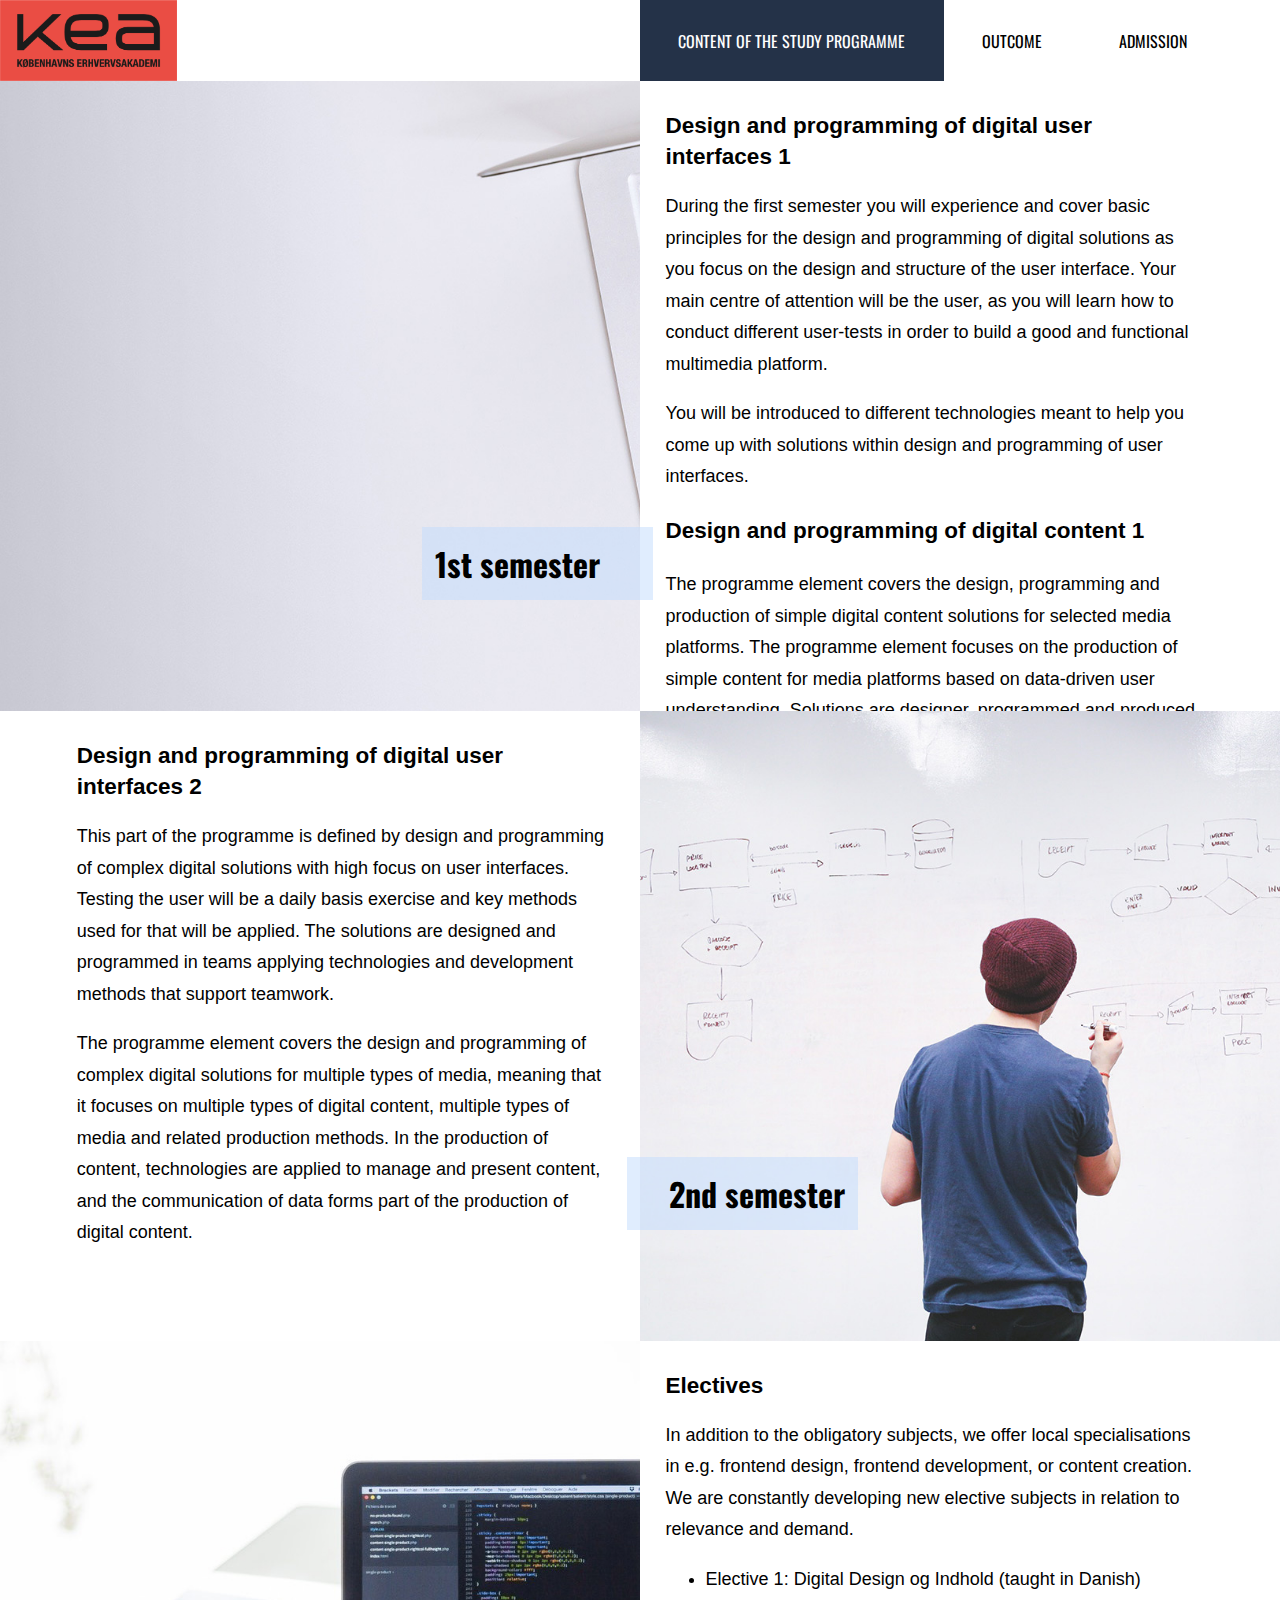
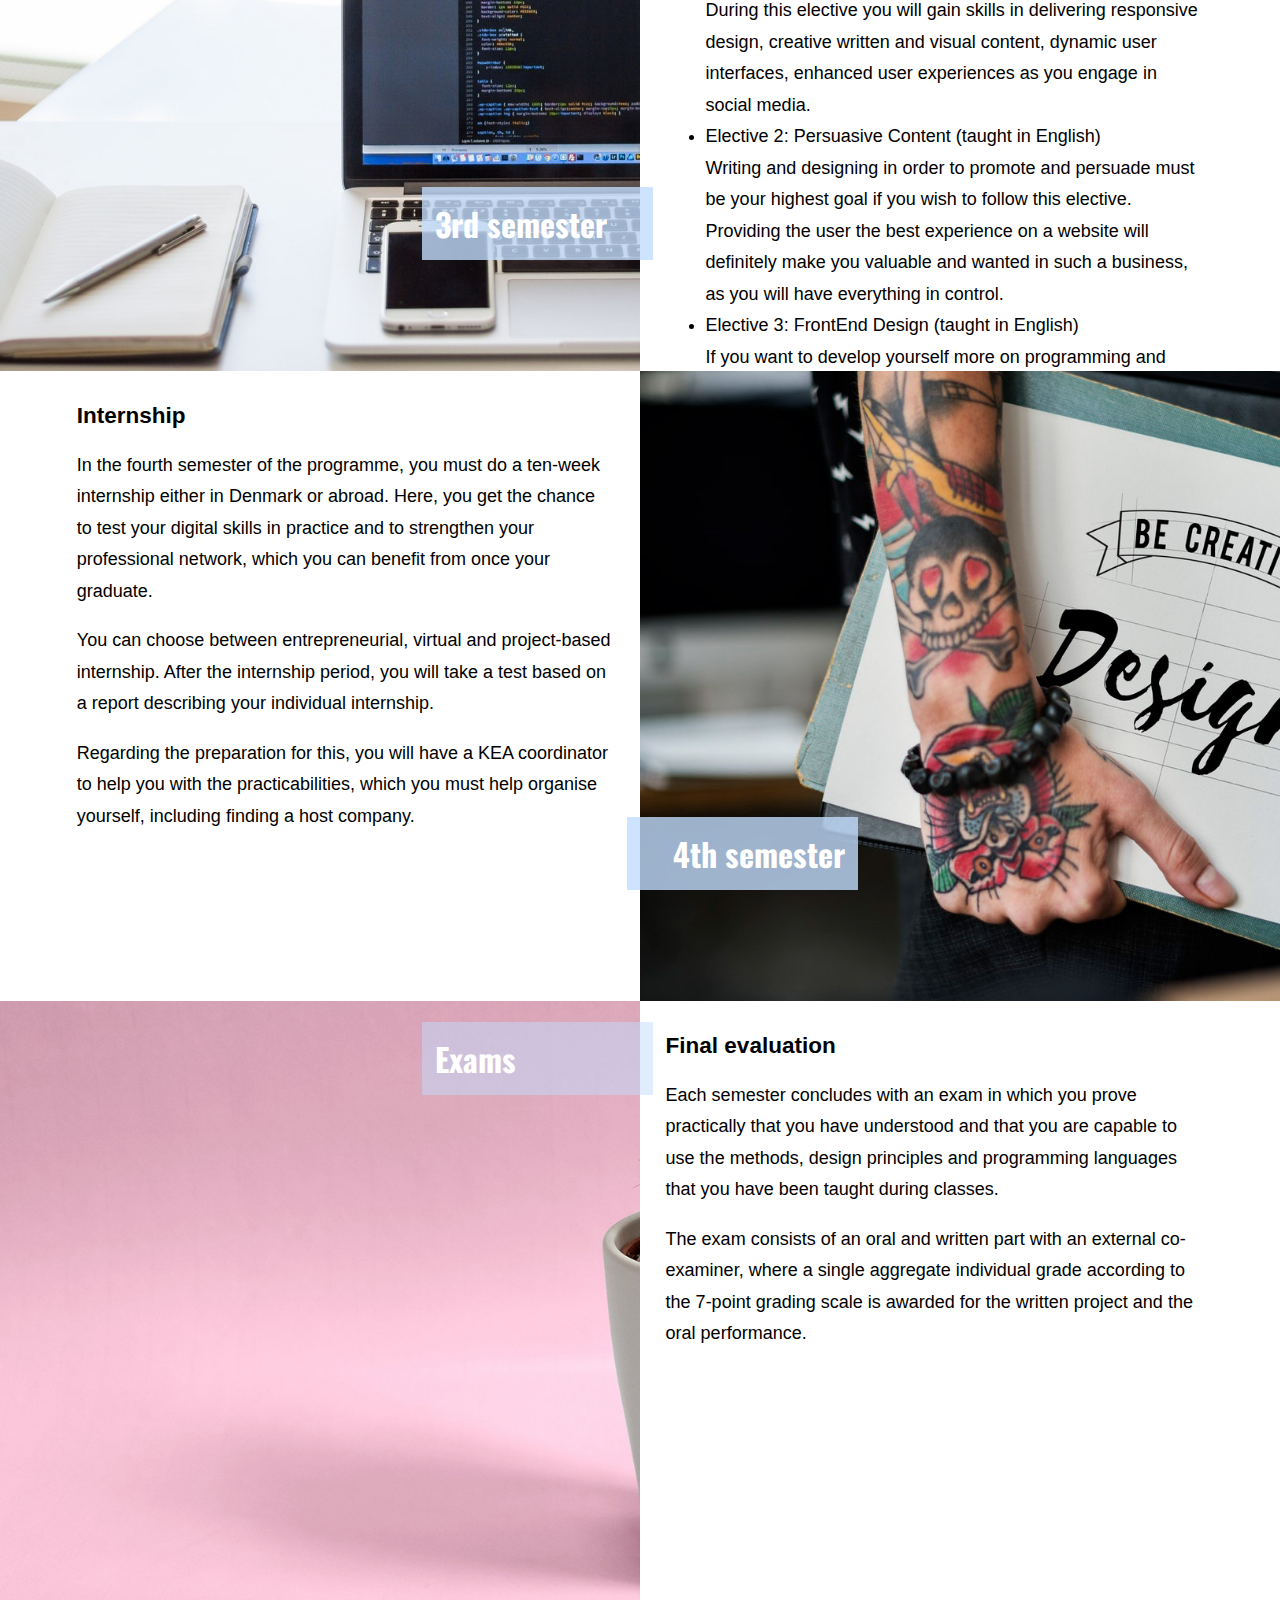
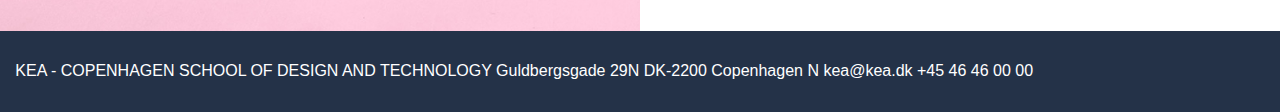
==== commit 9ade3a98: "nav bar on scroll opacity" ====
--- a/content.html
+++ b/content.html
@@ -7,6 +7,10 @@
     <meta http-equiv="X-UA-Compatible" content="ie=edge">
     <link rel="stylesheet" href="main.css">
     <link href="https://fonts.googleapis.com/css?family=Open+Sans|Oswald:700" rel="stylesheet">    <title>Curriculum</title>
+    <script
+    src="https://code.jquery.com/jquery-3.3.1.js"></script>
+
+
 </head>
 
 <body>
--- a/main.css
+++ b/main.css
@@ -19,7 +19,7 @@
   background-color: #243248;
   color: white;
   margin: 0px;
-  padding: 2vw;
+  padding: 1.2vw;
 }
 
 .sem{
@@ -68,7 +68,9 @@
 
 
 .frontpage_photo{
-  width: 100%;
+background-image: url(images/front_page.jpg);
+background-repeat: no-repeat;
+background-size: cover;
   grid-area: frontpage_photo;
 }
 
@@ -114,8 +116,13 @@
   flex-direction: row;
   justify-content: space-between;
   align-items: center;
-  background-color: #C1DBFE;
+  background-color: white;
   height: 9vh;
+  transition: .5s;
+}
+
+.shrink{
+  background-color: rgba(194, 220, 253, 0.7);
 }
 .pic_content{
   width: 100%;
@@ -216,6 +223,7 @@
   display: flex;
   justify-content: center;
   align-items: center;
+  height: 80vh;
 }
 .mmd{
   width: 100%;
@@ -243,8 +251,10 @@
   margin: 0px;
   width: 35vw;
   position: relative;
-  top: 40%;
-  color: white;
+  top: 30%;
+  color: white;
+  padding-top: 20px;
+  padding-right: 20px;
 }
 .hero__title--bold {
   font-size: 2em;
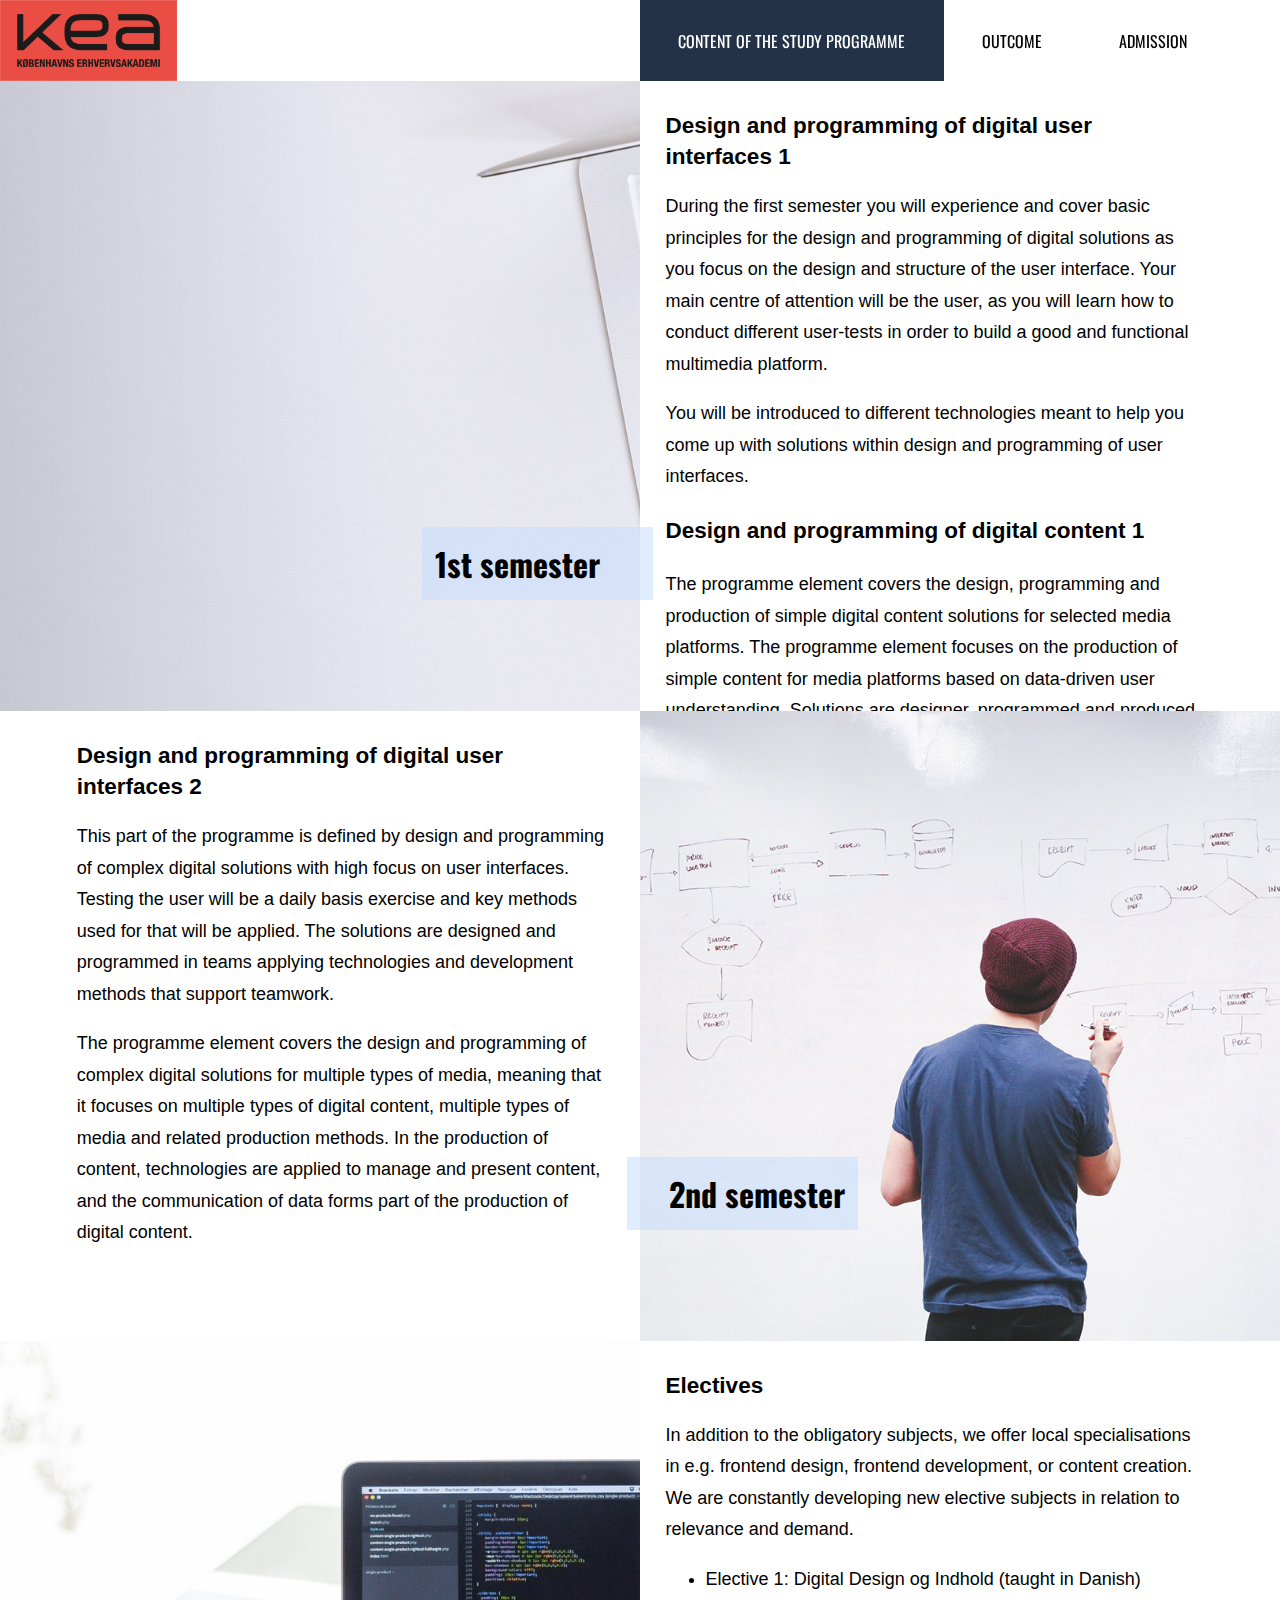
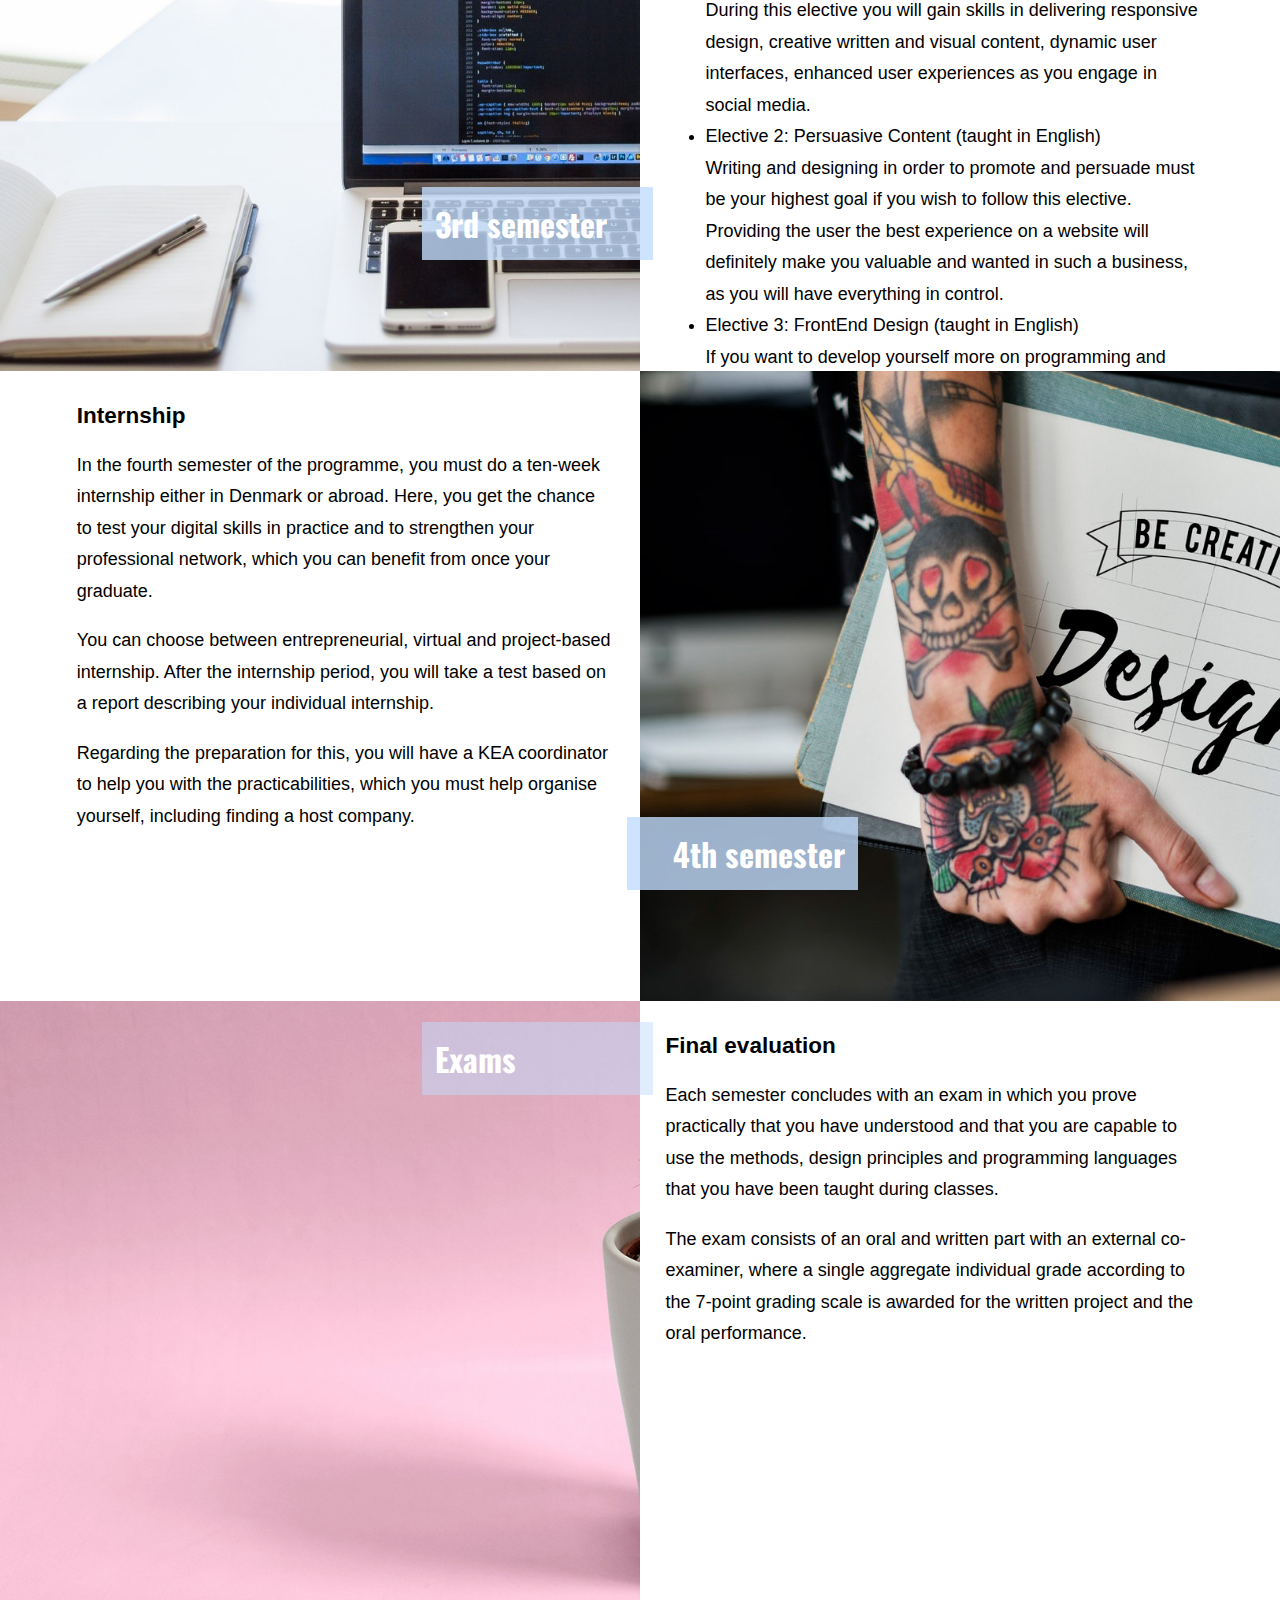
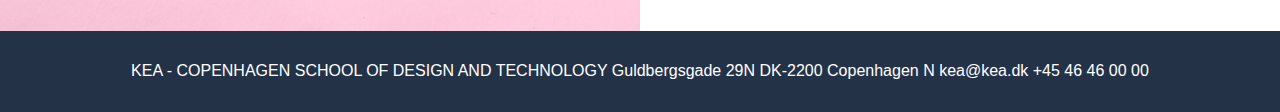
==== commit 8f294012: "some @media  all" ====
--- a/content.html
+++ b/content.html
@@ -34,7 +34,7 @@
   <h1 class="pic_title--left">2nd semester</h1>
 </div>
 <div class="sem3 sem">
-  <h1 class='pic_title--right white'>3rd semester</h1>
+  <h1 class='pic_title--right white black'>3rd semester</h1>
 </div>
   <div class="text3 text"></div>
   <div class="text4 text"></div>
--- a/main.css
+++ b/main.css
@@ -20,6 +20,9 @@
   color: white;
   margin: 0px;
   padding: 1.2vw;
+  display: flex;
+  justify-content: center;
+  align-items: center;
 }
 
 .sem{
@@ -116,7 +119,7 @@
   flex-direction: row;
   justify-content: space-between;
   align-items: center;
-  background-color: white;
+  /* background-color: white; */
   height: 9vh;
   transition: .5s;
 }
@@ -124,6 +127,7 @@
 .shrink{
   background-color: rgba(194, 220, 253, 0.7);
 }
+
 .pic_content{
   width: 100%;
 }
@@ -233,9 +237,17 @@
   margin: 0px;
   width: 100vw;
   height: 80vh;
-  background: url("images/skills.jpg") no-repeat center;
-  background-size: cover;
-}
+  /* background: url("images/skills.jpg") no-repeat center; */
+  background-size: cover;
+}
+.img_skills{
+  position: fixed;
+  top:0;
+  left: 0;
+  z-index: -5;
+  width: 140%;
+}
+
 .hero__img--job {
   margin: 0px;
   width: 100vw;
@@ -262,5 +274,109 @@
 }
 .par-skill, .par-job {
   padding: 10vh 15vw;
-  margin: 5vh 0px;
-}
+  /* margin: 5vh 0px; */
+  background-color: white;
+}
+
+
+.background_blue{
+  background-color: rgba(194, 220, 253, 0.3);
+}
+
+
+
+@media all and (max-width:600px){
+  .grid{
+    display: grid;
+    grid-template-columns: 1fr;
+    grid-template-rows: auto;
+    grid-template-areas:
+  "sem1"
+  "text1"
+  "sem2"
+  "text2"
+  "sem3 "
+  "text3"
+  "sem4"
+  "text4 "
+  "exams "
+  "text_exam";
+  }
+
+  .sem1, .sem2, .sem3, .sem4, .exams{
+    height: 40vh;
+  }
+
+.pic_title--left, .pic_title--right, .pic_title--exams{
+  position: absolute;
+  z-index: 3;
+  bottom: 10vh;
+  left: -1vw;
+  background-color: rgba(194, 220, 253, 0.5);
+  font-size: 2em;
+  width: 35vw;
+  padding: 1vw;
+  text-align: left;
+}
+
+.black{
+  color: black;
+}
+
+.pic_title--exams{
+  height: 10vh;
+}
+
+.grid_index{
+    display: grid;
+    grid-template-columns: 1fr;
+    grid-template-rows: auto;
+    grid-template-areas:
+    "frontpage_text"
+    "frontpage_photo"
+    ;
+}
+.frontpage_photo{
+  height: 30vh;
+}
+.frontpage_text{
+  height: 45vh;
+}
+
+.hero__title{
+  font-weight: 400;
+  font-size: 1em;
+  padding: 10px;
+  margin: 0px;
+  width: 60vw;
+  position: relative;
+  top: 20%;
+  color: white;
+  padding-top: 5px;
+  padding-right: 10px;
+}
+.hero__img--skill{
+  height: 30vh;
+}
+
+.hero__img--job{
+  height: 30vh;
+}
+a{
+  font-size: 13px;
+}
+.logo{
+  width: 30vw;
+  height: auto;
+}
+
+.menu{
+  width: 70vw;
+}
+
+
+nav{
+  flex-wrap: wrap;
+}
+
+}
